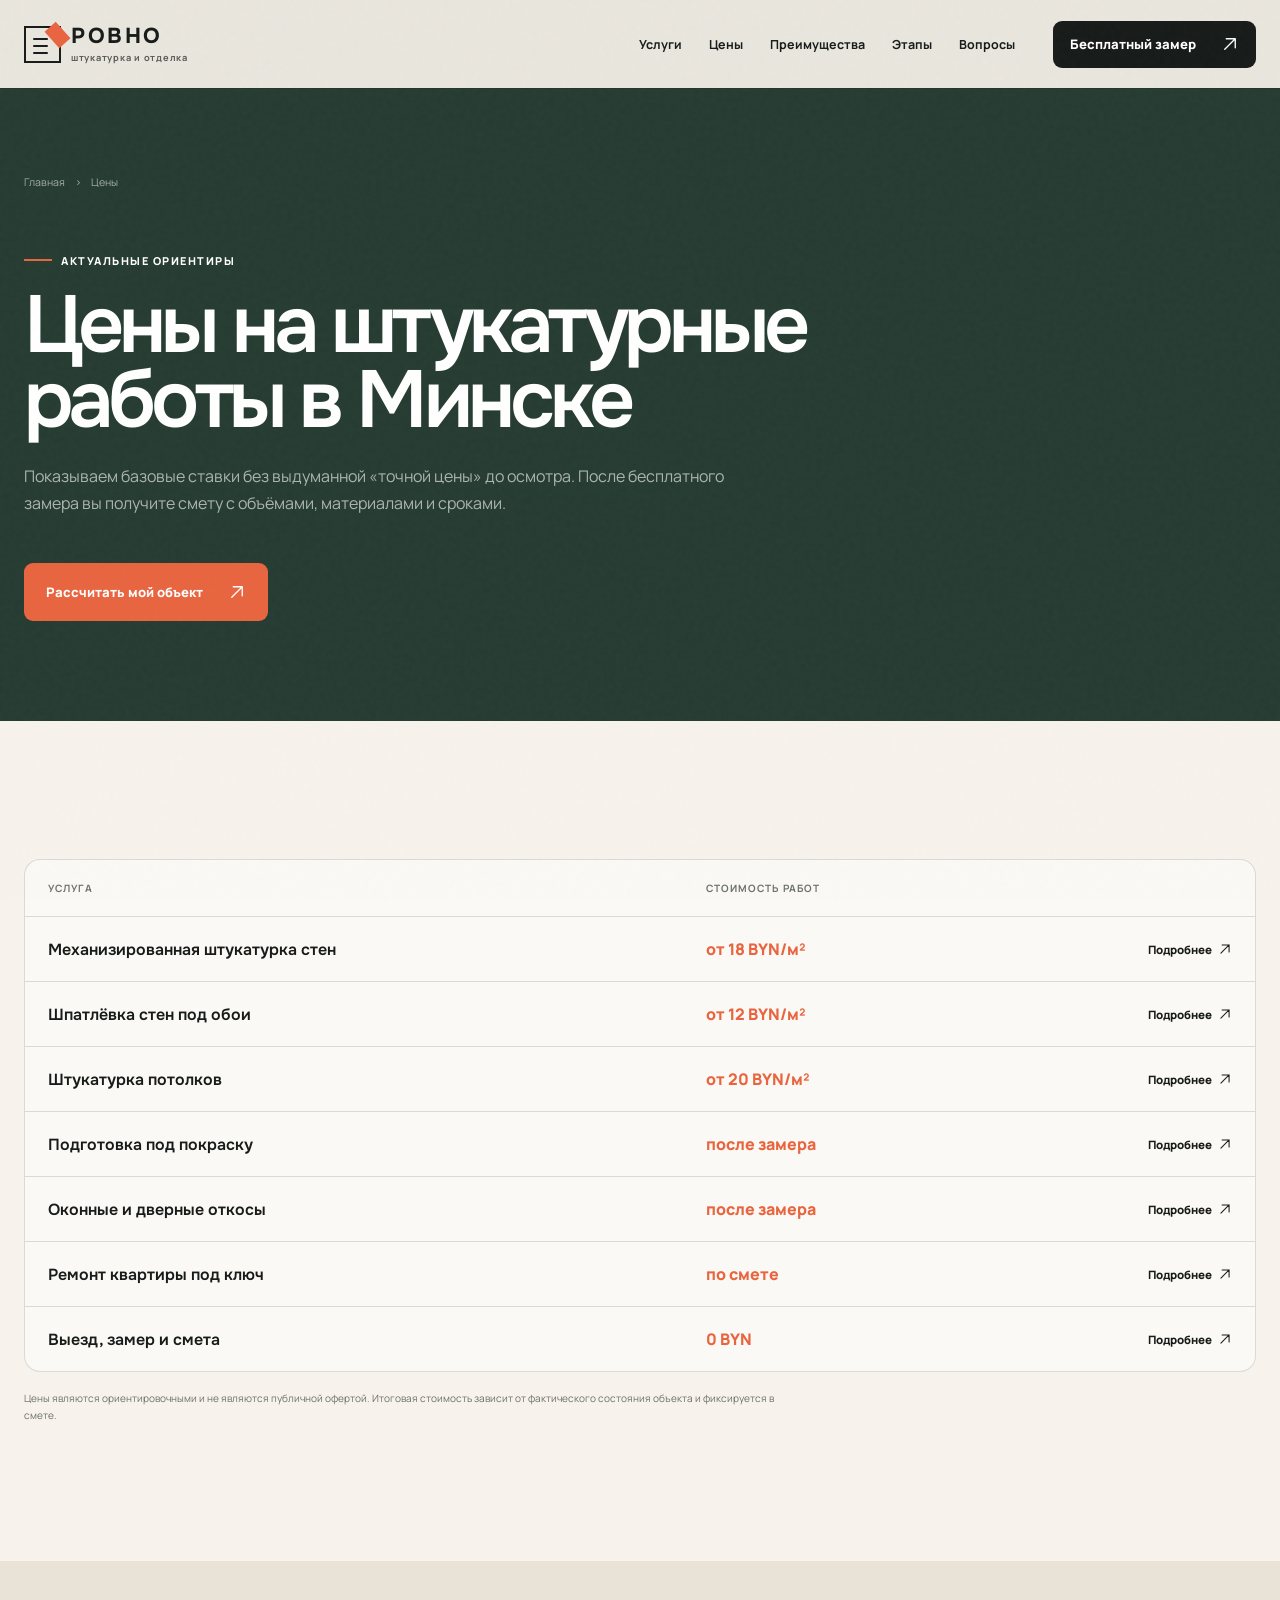
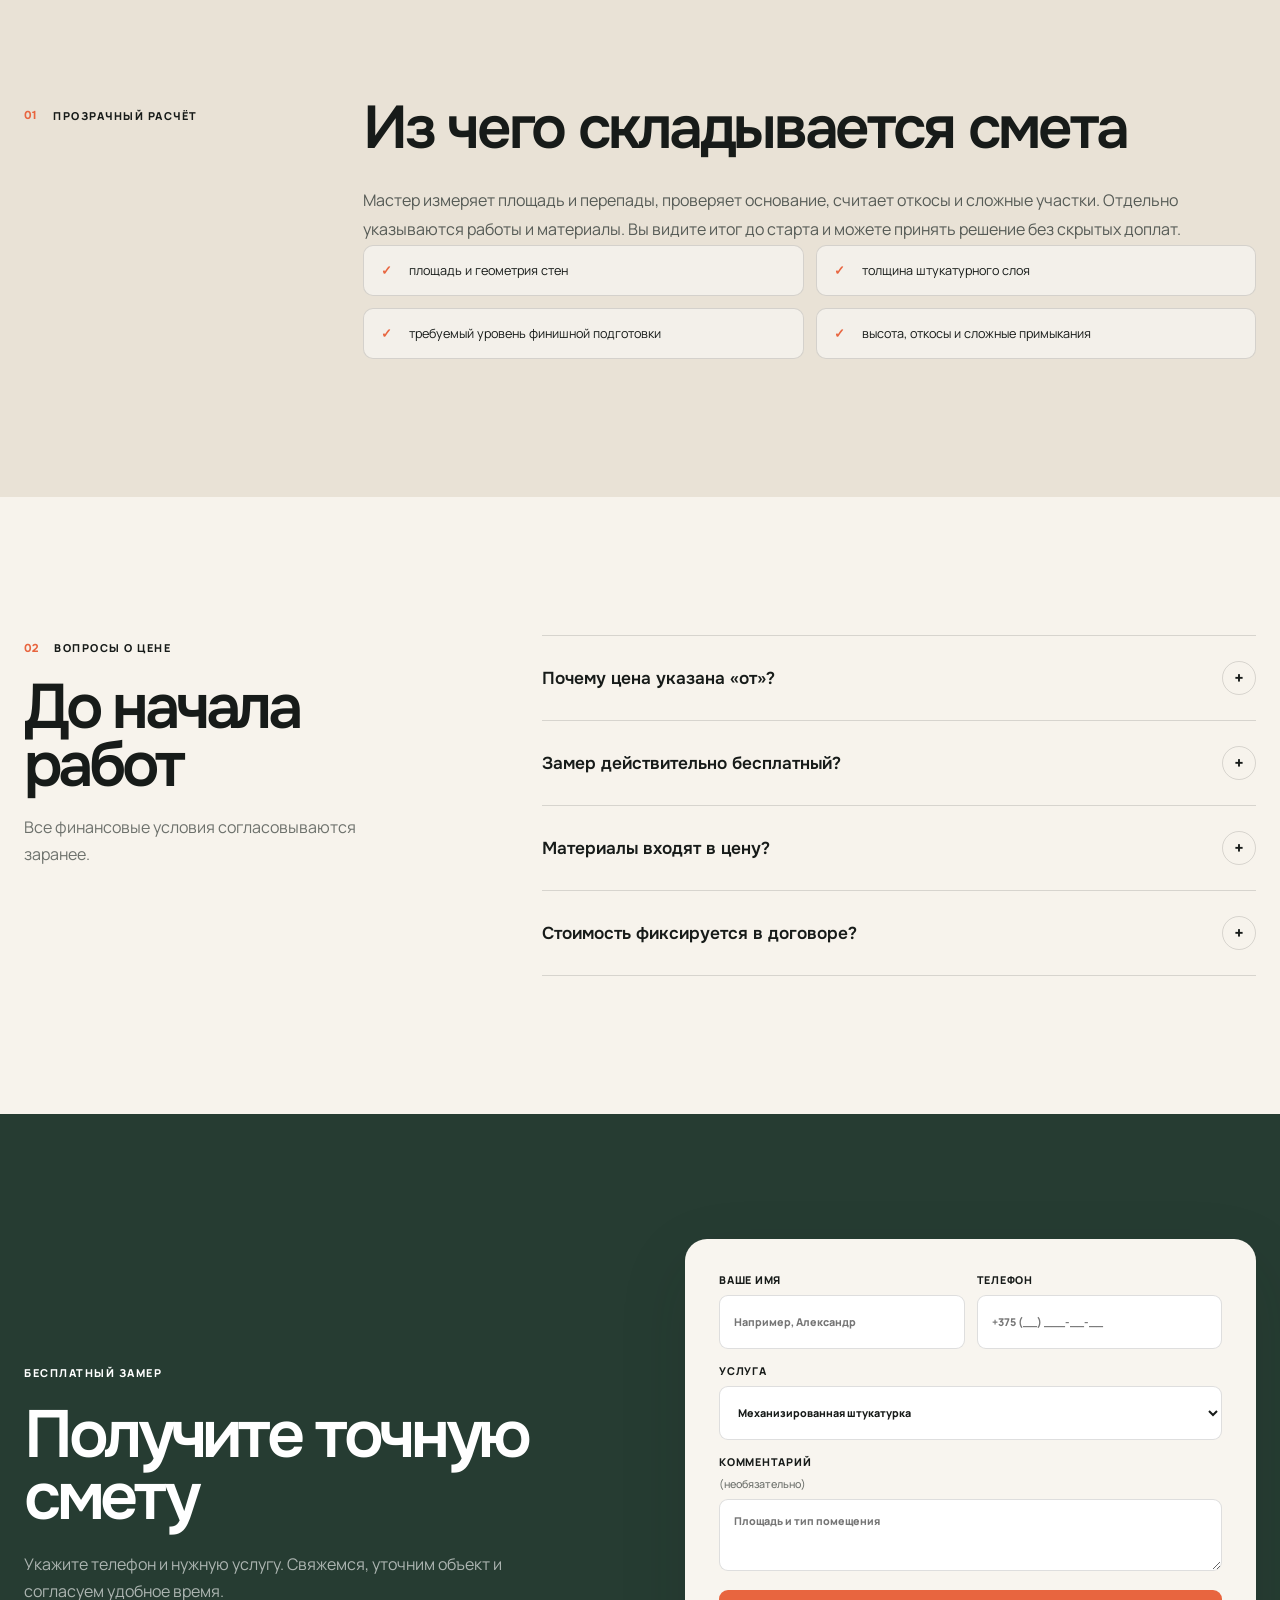
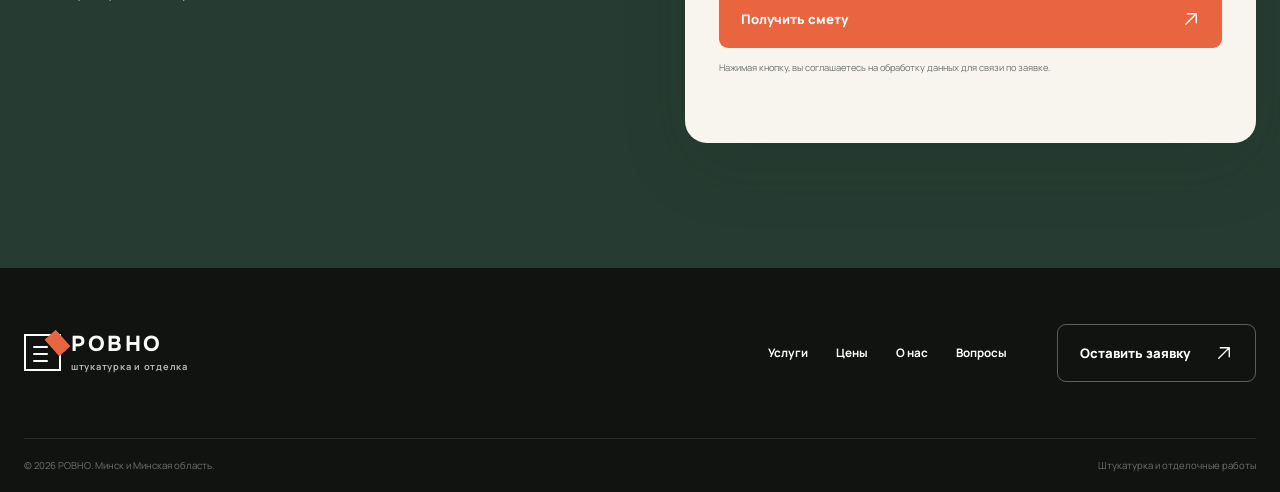
==== ceny/index.html @ 845f8889 "Replace emoji-prone arrows with consistent vector icons" ====
<!doctype html><html lang="ru"><head><meta charset="utf-8"><meta name="viewport" content="width=device-width, initial-scale=1"><title>Цены на штукатурные работы в Минске — прайс 2026 | РОВНО</title><meta name="description" content="Цены на механизированную штукатурку, шпатлёвку стен, потолки и откосы в Минске. Бесплатный замер, прозрачная смета и фиксация стоимости."><meta name="robots" content="index, follow, max-image-preview:large, max-snippet:-1"><link rel="canonical" href="https://yaroslavkiri4ykknifhit-max.github.io/alex/ceny/"><link rel="alternate" hreflang="ru-BY" href="https://yaroslavkiri4ykknifhit-max.github.io/alex/ceny/"><link rel="icon" href="../favicon.svg" type="image/svg+xml"><meta name="theme-color" content="#f4f0e8"><meta property="og:type" content="website"><meta property="og:title" content="Цены на штукатурные работы в Минске | РОВНО"><meta property="og:description" content="Понятные ориентиры по стоимости и бесплатная точная смета после замера."><meta property="og:url" content="https://yaroslavkiri4ykknifhit-max.github.io/alex/ceny/"><link rel="preconnect" href="https://fonts.googleapis.com"><link rel="preconnect" href="https://fonts.gstatic.com" crossorigin><link href="https://fonts.googleapis.com/css2?family=Manrope:wght@400;500;600;700;800&family=Onest:wght@500;600;700&display=swap" rel="stylesheet"><link rel="stylesheet" href="../style.css?v=20261002-1"><script type="application/ld+json">{"@context":"https://schema.org","@graph":[{"@type":"BreadcrumbList","itemListElement":[{"@type":"ListItem","position":1,"name":"Главная","item":"https://yaroslavkiri4ykknifhit-max.github.io/alex/"},{"@type":"ListItem","position":2,"name":"Цены","item":"https://yaroslavkiri4ykknifhit-max.github.io/alex/ceny/"}]},{"@type":"ItemList","name":"Цены на штукатурные работы","itemListElement":[{"@type":"Offer","position":1,"name":"Механизированная штукатурка стен","price":"18","priceCurrency":"BYN","url":"https://yaroslavkiri4ykknifhit-max.github.io/alex/services/mehanizirovannaya-shtukaturka/"},{"@type":"Offer","position":2,"name":"Шпатлёвка стен","price":"12","priceCurrency":"BYN","url":"https://yaroslavkiri4ykknifhit-max.github.io/alex/services/shpaklevka-sten/"},{"@type":"Offer","position":3,"name":"Штукатурка потолков","price":"20","priceCurrency":"BYN","url":"https://yaroslavkiri4ykknifhit-max.github.io/alex/services/shtukaturka-potolkov/"},{"@type":"Offer","position":4,"name":"Ремонт квартиры под ключ","priceCurrency":"BYN","description":"Стоимость рассчитывается после замера и согласования состава работ","url":"https://yaroslavkiri4ykknifhit-max.github.io/alex/services/remont-pod-klyuch/"}]},{"@type":"FAQPage","mainEntity":[{"@type":"Question","name":"Почему цена указана «от»?","acceptedAnswer":{"@type":"Answer","text":"Базовая ставка применяется к подготовленному основанию и стандартному объёму. Перепады, толстый слой, армирование, откосы и высота помещения влияют на итоговую стоимость."}},{"@type":"Question","name":"Замер действительно бесплатный?","acceptedAnswer":{"@type":"Answer","text":"Да, для объектов в зоне работы выезд, замер и составление сметы выполняются бесплатно. Условия дальнего выезда по Минской области уточняются заранее."}},{"@type":"Question","name":"Материалы входят в цену?","acceptedAnswer":{"@type":"Answer","text":"На странице указаны ориентиры по работам. Материалы рассчитываются отдельно по фактической площади и толщине слоя, чтобы смета была прозрачной."}},{"@type":"Question","name":"Стоимость фиксируется в договоре?","acceptedAnswer":{"@type":"Answer","text":"Да. После осмотра согласовываем объём, сроки и цену. Дополнительные работы возможны только с согласия заказчика."}}]}]}</script></head><body class="inner-page"><div class="noise" aria-hidden="true"></div>
    <header class="header header--solid" data-header><div class="container header__inner"><a class="logo" href="../"><span class="logo__mark logo__mark--css" aria-hidden="true"><i></i><b></b></span><span class="logo__text"><strong>РОВНО</strong><small>штукатурка и отделка</small></span></a><nav class="nav"><a href="../#services">Услуги</a><a href="./">Цены</a><a href="../#benefits">Преимущества</a><a href="../#process">Этапы</a><a href="#faq">Вопросы</a></nav><a class="button button--small" href="#contact">Бесплатный замер <span class="icon" aria-hidden="true"></span></a><button class="menu" type="button" aria-label="Открыть меню" aria-expanded="false" data-menu><span></span><span></span></button></div><div class="mobile-nav" data-mobile-nav><a href="../#services">Услуги</a><a href="./">Цены</a><a href="#faq">Вопросы</a><a class="button" href="#contact">Получить расчёт <span class="icon" aria-hidden="true"></span></a></div></header>
    <main><section class="prices-hero"><div class="container"><nav class="breadcrumbs"><a href="../">Главная</a><span>›</span><span>Цены</span></nav><div class="eyebrow"><span></span> Актуальные ориентиры</div><h1>Цены на штукатурные работы в Минске</h1><p>Показываем базовые ставки без выдуманной «точной цены» до осмотра. После бесплатного замера вы получите смету с объёмами, материалами и сроками.</p><a class="button button--accent" href="#contact" data-cta="prices">Рассчитать мой объект <span class="icon" aria-hidden="true"></span></a></div></section>
    <section class="section"><div class="container"><div class="price-table-wrap"><table class="price-table"><thead><tr><th>Услуга</th><th>Стоимость работ</th><th></th></tr></thead><tbody><tr><td><a href='../services/mehanizirovannaya-shtukaturka/'>Механизированная штукатурка стен</a></td><td>от 18 BYN/м²</td><td><a href='../services/mehanizirovannaya-shtukaturka/'>Подробнее <span class='icon' aria-hidden='true'></span></a></td></tr><tr><td><a href='../services/shpaklevka-sten/'>Шпатлёвка стен под обои</a></td><td>от 12 BYN/м²</td><td><a href='../services/shpaklevka-sten/'>Подробнее <span class='icon' aria-hidden='true'></span></a></td></tr><tr><td><a href='../services/shtukaturka-potolkov/'>Штукатурка потолков</a></td><td>от 20 BYN/м²</td><td><a href='../services/shtukaturka-potolkov/'>Подробнее <span class='icon' aria-hidden='true'></span></a></td></tr><tr><td><a href='../services/podgotovka-pod-otdelku/'>Подготовка под покраску</a></td><td>после замера</td><td><a href='../services/podgotovka-pod-otdelku/'>Подробнее <span class='icon' aria-hidden='true'></span></a></td></tr><tr><td><a href='../services/shtukaturka-potolkov/'>Оконные и дверные откосы</a></td><td>после замера</td><td><a href='../services/shtukaturka-potolkov/'>Подробнее <span class='icon' aria-hidden='true'></span></a></td></tr><tr><td><a href='../services/remont-pod-klyuch/'>Ремонт квартиры под ключ</a></td><td>по смете</td><td><a href='../services/remont-pod-klyuch/'>Подробнее <span class='icon' aria-hidden='true'></span></a></td></tr><tr><td><a href='#contact'>Выезд, замер и смета</a></td><td>0 BYN</td><td><a href='#contact'>Подробнее <span class='icon' aria-hidden='true'></span></a></td></tr></tbody></table></div><p class="table-note">Цены являются ориентировочными и не являются публичной офертой. Итоговая стоимость зависит от фактического состояния объекта и фиксируется в смете.</p></div></section>
    <section class="section price-factors"><div class="container content-grid"><div><span class="section-num">01</span><span class="eyebrow">Прозрачный расчёт</span></div><article class="seo-copy"><h2>Из чего складывается смета</h2><p>Мастер измеряет площадь и перепады, проверяет основание, считает откосы и сложные участки. Отдельно указываются работы и материалы. Вы видите итог до старта и можете принять решение без скрытых доплат.</p><ul class="check-list"><li>площадь и геометрия стен</li><li>толщина штукатурного слоя</li><li>требуемый уровень финишной подготовки</li><li>высота, откосы и сложные примыкания</li></ul></article></div></section>
    <section class="section faq" id="faq"><div class="container faq__grid"><div class="faq__title reveal"><span class="section-num">02</span><span class="eyebrow">Вопросы о цене</span><h2>До начала работ</h2><p>Все финансовые условия согласовываются заранее.</p></div><div class="accordion"><details class='reveal'><summary>Почему цена указана «от»?<span>+</span></summary><p>Базовая ставка применяется к подготовленному основанию и стандартному объёму. Перепады, толстый слой, армирование, откосы и высота помещения влияют на итоговую стоимость.</p></details><details class='reveal'><summary>Замер действительно бесплатный?<span>+</span></summary><p>Да, для объектов в зоне работы выезд, замер и составление сметы выполняются бесплатно. Условия дальнего выезда по Минской области уточняются заранее.</p></details><details class='reveal'><summary>Материалы входят в цену?<span>+</span></summary><p>На странице указаны ориентиры по работам. Материалы рассчитываются отдельно по фактической площади и толщине слоя, чтобы смета была прозрачной.</p></details><details class='reveal'><summary>Стоимость фиксируется в договоре?<span>+</span></summary><p>Да. После осмотра согласовываем объём, сроки и цену. Дополнительные работы возможны только с согласия заказчика.</p></details></div></div></section>
    <section class="contact" id="contact"><div class="container contact__grid"><div class="contact__copy reveal"><span class="eyebrow">Бесплатный замер</span><h2>Получите точную смету</h2><p>Укажите телефон и нужную услугу. Свяжемся, уточним объект и согласуем удобное время.</p></div><form class="form reveal" data-lead-form novalidate><div class="form__row"><label>Ваше имя<input name="name" placeholder="Например, Александр" minlength="2" maxlength="60" required></label><label>Телефон<input type="tel" name="phone" placeholder="+375 (__) ___-__-__" maxlength="30" inputmode="tel" required></label></div><label>Услуга<select name="service"><option>Механизированная штукатурка</option><option>Шпатлёвка стен</option><option>Потолки и откосы</option><option>Комплексная подготовка</option><option>Ремонт квартиры под ключ</option></select></label><label>Комментарий <span>(необязательно)</span><textarea name="message" rows="3" maxlength="500" placeholder="Площадь и тип помещения"></textarea></label><input class="form__trap" name="website" tabindex="-1" autocomplete="off"><button class="button button--accent" type="submit">Получить смету <span class="icon" aria-hidden="true"></span></button><p class="form__legal">Нажимая кнопку, вы соглашаетесь на обработку данных для связи по заявке.</p><div class="form__status" data-form-status aria-live="polite"></div></form></div></section></main>
    <footer class="footer"><div class="container footer__top"><a class="logo logo--light" href="../"><span class="logo__mark logo__mark--css" aria-hidden="true"><i></i><b></b></span><span class="logo__text"><strong>РОВНО</strong><small>штукатурка и отделка</small></span></a><div class="footer__links"><a href="../#services">Услуги</a><a href="./">Цены</a><a href="../#benefits">О нас</a><a href="#faq">Вопросы</a></div><a class="button button--outline" href="#contact">Оставить заявку <span class="icon" aria-hidden="true"></span></a></div><div class="container footer__bottom"><span>© 2026 РОВНО. Минск и Минская область.</span><span>Штукатурка и отделочные работы</span></div></footer><a class="mobile-cta" href="#contact" aria-label="Рассчитать стоимость работ">Рассчитать стоимость <span class="icon" aria-hidden="true"></span></a><script src="../analytics.js?v=20261002-1" defer></script><script src="../script.js?v=20261002-1" defer></script></body></html>
---- style.css ----
:root {
  --paper: #f4f0e8;
  --paper-2: #e9e2d6;
  --ink: #171b19;
  --muted: #6d716c;
  --accent: #e8653f;
  --accent-dark: #c84b2a;
  --green: #263c32;
  --line: rgba(23,27,25,.14);
  --container: 1240px;
  --radius: 22px;
  --shadow: 0 24px 70px rgba(26,31,28,.12);
}

* { box-sizing: border-box; }
html { scroll-behavior: smooth; scroll-padding-top: 90px; }
body { margin: 0; color: var(--ink); background: var(--paper); font-family: Manrope, sans-serif; overflow-x: hidden; }
body.menu-open { overflow: hidden; }
a { color: inherit; text-decoration: none; }
button, input, select, textarea { font: inherit; }
button { color: inherit; }
img { display: block; width: 100%; }
.container { width: min(calc(100% - 48px), var(--container)); margin-inline: auto; }
.noise { position: fixed; inset: 0; pointer-events: none; opacity: .05; z-index: 20; background-image: url("data:image/svg+xml,%3Csvg viewBox='0 0 180 180' xmlns='http://www.w3.org/2000/svg'%3E%3Cfilter id='n'%3E%3CfeTurbulence type='fractalNoise' baseFrequency='.9' numOctaves='4' stitchTiles='stitch'/%3E%3C/filter%3E%3Crect width='100%25' height='100%25' filter='url(%23n)' opacity='.5'/%3E%3C/svg%3E"); }

.header { position: fixed; inset: 0 0 auto; z-index: 15; color: #fff; transition: background .3s, color .3s, transform .3s, box-shadow .3s; }
.header.is-scrolled { color: var(--ink); background: rgba(244,240,232,.92); backdrop-filter: blur(16px); box-shadow: 0 1px 0 var(--line); }
.header.is-hidden { transform: translateY(-100%); }
.header__inner { height: 88px; display: flex; align-items: center; gap: 38px; }
.logo { display: inline-flex; align-items: center; gap: 10px; flex: 0 0 auto; }
.logo__mark { width: 42px; height: 42px; }
.logo__mark--css { position: relative; display: block; flex: 0 0 auto; width: 37px; height: 37px; border: 2px solid currentColor; }
.logo__mark--css i, .logo__mark--css i::before, .logo__mark--css i::after { position: absolute; left: 7px; width: 15px; height: 2px; border-radius: 2px; background: currentColor; content: ""; }
.logo__mark--css i { top: 10px; }
.logo__mark--css i::before { left: 0; top: 7px; }
.logo__mark--css i::after { left: 0; top: 14px; }
.logo__mark--css b { position: absolute; top: -4px; right: -6px; width: 15px; height: 22px; background: var(--accent); transform: rotate(-42deg); }
.logo__text { display: grid; line-height: 1; }
.logo__text strong { font: 700 1.35rem/1 Onest, sans-serif; letter-spacing: .12em; }
.logo__text small { margin-top: 6px; font-size: .58rem; font-weight: 700; letter-spacing: .08em; opacity: .68; }
.nav { display: flex; align-items: center; gap: 27px; margin-left: auto; }
.nav a { position: relative; font-size: .78rem; font-weight: 700; }
.nav a::after { content: ""; position: absolute; left: 0; right: 100%; bottom: -7px; height: 1px; background: currentColor; transition: right .25s; }
.nav a:hover::after { right: 0; }
.button { display: inline-flex; min-height: 58px; align-items: center; justify-content: space-between; gap: 25px; padding: 0 22px; border: 0; border-radius: 9px; color: #fff; background: var(--ink); font-weight: 800; font-size: .82rem; cursor: pointer; transition: transform .25s, background .25s, box-shadow .25s; }
.button:hover { transform: translateY(-2px); box-shadow: 0 12px 30px rgba(20,24,22,.17); }
.button span { font-size: 1.1rem; }
.icon { display: inline-block; width: 18px; height: 18px; flex: 0 0 18px; background: currentColor; vertical-align: middle; -webkit-mask: url("data:image/svg+xml,%3Csvg xmlns='http://www.w3.org/2000/svg' viewBox='0 0 24 24'%3E%3Cpath d='M5 19 19 5M7 5h12v12' fill='none' stroke='black' stroke-width='1.8' stroke-linecap='round' stroke-linejoin='round'/%3E%3C/svg%3E") center / contain no-repeat; mask: url("data:image/svg+xml,%3Csvg xmlns='http://www.w3.org/2000/svg' viewBox='0 0 24 24'%3E%3Cpath d='M5 19 19 5M7 5h12v12' fill='none' stroke='black' stroke-width='1.8' stroke-linecap='round' stroke-linejoin='round'/%3E%3C/svg%3E") center / contain no-repeat; }
.icon--down { transform: rotate(135deg); }
.icon--right { transform: rotate(45deg); }
.button--small { min-height: 47px; padding-inline: 17px; color: var(--ink); background: #fff; }
.header.is-scrolled .button--small { color: #fff; background: var(--ink); }
.button--accent { background: var(--accent); }
.button--accent:hover { background: var(--accent-dark); }
.button--outline { border: 1px solid rgba(255,255,255,.32); background: transparent; }
.menu { display: none; width: 46px; height: 46px; padding: 0; margin-left: auto; border: 1px solid currentColor; border-radius: 50%; background: transparent; place-content: center; gap: 6px; }
.menu span { display: block; width: 17px; height: 1px; background: currentColor; transition: transform .25s; }
.menu[aria-expanded="true"] span:first-child { transform: translateY(3.5px) rotate(45deg); }
.menu[aria-expanded="true"] span:last-child { transform: translateY(-3.5px) rotate(-45deg); }
.mobile-nav { display: none; }

.hero { position: relative; min-height: 820px; height: 100svh; max-height: 1040px; color: #fff; isolation: isolate; }
.hero__media, .hero__shade { position: absolute; inset: 0; }
.hero__media { z-index: -2; overflow: hidden; background: #333; }
.hero__media img { width: 100%; height: 112%; object-fit: cover; object-position: center; filter: saturate(.66) contrast(1.04); transform: scale(1.02); }
.hero__shade { z-index: -1; background: linear-gradient(90deg, rgba(15,20,17,.92) 0%, rgba(15,20,17,.7) 45%, rgba(15,20,17,.15) 78%), linear-gradient(180deg, rgba(15,20,17,.34), transparent 35%, rgba(15,20,17,.72)); }
.hero__content { position: relative; height: 100%; display: flex; align-items: center; padding-top: 88px; }
.hero__copy { width: 780px; max-width: 70%; }
.eyebrow { display: inline-flex; align-items: center; gap: 9px; font-size: .68rem; font-weight: 800; letter-spacing: .14em; text-transform: uppercase; }
.eyebrow > span { width: 28px; height: 2px; background: var(--accent); }
.hero h1, .section-head h2, .estimate h2, .faq h2, .contact h2 { margin: 22px 0 26px; font: 600 clamp(3.75rem, 6.5vw, 7rem)/.92 Onest, sans-serif; letter-spacing: -.065em; }
.hero h1 em { color: #f0b79f; font-style: normal; }
.hero__copy > p { max-width: 640px; margin: 0; color: rgba(255,255,255,.73); font-size: 1.04rem; line-height: 1.7; }
.hero__actions { display: flex; align-items: center; gap: 32px; margin-top: 38px; }
.link { display: inline-flex; gap: 12px; align-items: center; padding-block: 10px; border-bottom: 1px solid rgba(255,255,255,.45); font-size: .8rem; font-weight: 800; }
.hero__stats { position: absolute; left: 0; right: 0; bottom: 34px; display: grid; grid-template-columns: repeat(3, 1fr); width: 640px; max-width: 65%; border-top: 1px solid rgba(255,255,255,.28); }
.hero__stats > div { display: flex; gap: 14px; padding: 20px 23px 0 0; align-items: flex-start; }
.hero__stats strong { font: 600 1.75rem/1 Onest, sans-serif; white-space: nowrap; }
.hero__stats span { color: rgba(255,255,255,.59); font-size: .67rem; line-height: 1.45; }
.hero__badge { position: absolute; right: 2%; bottom: 70px; width: 138px; aspect-ratio: 1; color: #fff; }
.hero__badge svg { width: 100%; animation: spin 18s linear infinite; }
.hero__badge text { fill: currentColor; font: 700 10px Manrope, sans-serif; letter-spacing: 2.2px; }
.hero__badge path:last-child { transform-origin: center; animation: spinReverse 18s linear infinite; }
@keyframes spin { to { transform: rotate(360deg); } }
@keyframes spinReverse { to { transform: rotate(-360deg); } }

.trustbar { background: var(--accent); color: #fff; }
.trustbar__inner { min-height: 74px; display: flex; justify-content: space-between; align-items: center; gap: 20px; }
.trustbar span { font-size: .7rem; font-weight: 800; letter-spacing: .07em; text-transform: uppercase; }
.trustbar i { width: 5px; height: 5px; border-radius: 50%; background: rgba(255,255,255,.55); }

.section { padding: 138px 0; }
.section-head { display: grid; grid-template-columns: .7fr 1.45fr .75fr; gap: 45px; align-items: start; margin-bottom: 72px; }
.section-head > div:first-child { display: flex; align-items: center; gap: 17px; padding-top: 7px; }
.section-num { color: var(--accent); font: 700 .72rem Onest, sans-serif; }
.section-head h2 { margin: 0; font-size: clamp(2.9rem, 5.2vw, 5.2rem); }
.section-head > p { margin: 5px 0 0; color: var(--muted); font-size: .9rem; line-height: 1.7; }
.benefits-grid { display: grid; grid-template-columns: repeat(4, 1fr); border-top: 1px solid var(--line); border-left: 1px solid var(--line); }
.benefit { min-height: 315px; display: flex; flex-direction: column; padding: 24px; border-right: 1px solid var(--line); border-bottom: 1px solid var(--line); }
.benefit > span { color: var(--muted); font-size: .62rem; }
.benefit__icon { display: grid; width: 54px; height: 54px; margin: 36px 0 42px; place-items: center; border-radius: 50%; color: var(--accent); background: rgba(232,101,63,.1); font-size: 1.5rem; }
.benefit h3 { margin: auto 0 12px; font: 600 1.27rem Onest, sans-serif; }
.benefit p { margin: 0; color: var(--muted); font-size: .76rem; line-height: 1.65; }

.services { color: #fff; background: var(--green); }
.section-head--light .section-num { color: #f2a88f; }
.section-head--light p { color: rgba(255,255,255,.62); }
.service { display: grid; grid-template-columns: 50px 1fr 180px 58px; gap: 25px; align-items: center; min-height: 145px; border-top: 1px solid rgba(255,255,255,.17); transition: padding .25s, background .25s; }
.service:last-child { border-bottom: 1px solid rgba(255,255,255,.17); }
.service:hover { padding-inline: 18px; background: rgba(255,255,255,.055); }
.service__num { color: rgba(255,255,255,.45); font-size: .65rem; }
.service h3 { margin: 0 0 8px; font: 600 clamp(1.4rem, 2.3vw, 2rem) Onest, sans-serif; letter-spacing: -.035em; }
.service p { max-width: 680px; margin: 0; color: rgba(255,255,255,.55); font-size: .76rem; line-height: 1.55; }
.service strong { color: #f1b09a; font-size: .74rem; text-transform: uppercase; }
.service > a { display: grid; width: 48px; height: 48px; place-items: center; justify-self: end; border: 1px solid rgba(255,255,255,.3); border-radius: 50%; transition: color .25s, background .25s, transform .25s; }
.service > a::before { content: ""; width: 19px; height: 19px; background: currentColor; -webkit-mask: url("data:image/svg+xml,%3Csvg xmlns='http://www.w3.org/2000/svg' viewBox='0 0 24 24'%3E%3Cpath d='M5 19 19 5M7 5h12v12' fill='none' stroke='black' stroke-width='1.8' stroke-linecap='round' stroke-linejoin='round'/%3E%3C/svg%3E") center / contain no-repeat; mask: url("data:image/svg+xml,%3Csvg xmlns='http://www.w3.org/2000/svg' viewBox='0 0 24 24'%3E%3Cpath d='M5 19 19 5M7 5h12v12' fill='none' stroke='black' stroke-width='1.8' stroke-linecap='round' stroke-linejoin='round'/%3E%3C/svg%3E") center / contain no-repeat; }
.service > a:hover { color: var(--ink); background: #fff; transform: rotate(45deg); }

.gallery { display: grid; grid-template-columns: 1.55fr 1fr; grid-template-rows: repeat(2, 330px); gap: 14px; }
.gallery figure { position: relative; margin: 0; overflow: hidden; border-radius: var(--radius); background: #ccc; }
.gallery__large { grid-row: span 2; }
.gallery img { width: 100%; height: 100%; object-fit: cover; transition: transform .7s cubic-bezier(.2,.7,.2,1); }
.gallery figure:hover img { transform: scale(1.035); }
.gallery figcaption { position: absolute; inset: auto 16px 16px; display: grid; gap: 4px; padding: 13px 16px; border: 1px solid rgba(255,255,255,.22); border-radius: 11px; color: #fff; background: rgba(15,20,17,.6); backdrop-filter: blur(12px); }
.gallery figcaption span { font-size: .58rem; letter-spacing: .1em; text-transform: uppercase; opacity: .7; }
.gallery figcaption strong { font-size: .83rem; }
.gallery-note { max-width: 760px; margin: 18px 0 0; color: var(--muted); font-size: .65rem; line-height: 1.55; }

.process { background: var(--paper-2); }
.steps { display: grid; grid-template-columns: repeat(5, 1fr); counter-reset: step; }
.step { position: relative; min-height: 280px; padding: 32px 25px; border-top: 1px solid rgba(23,27,25,.2); border-right: 1px solid rgba(23,27,25,.15); }
.step:first-child { border-left: 1px solid rgba(23,27,25,.15); }
.step > span { display: grid; width: 45px; height: 45px; place-items: center; border-radius: 50%; color: #fff; background: var(--green); font-size: .66rem; }
.step::before { content: ""; position: absolute; top: 54px; left: 70px; right: 0; height: 1px; background: rgba(23,27,25,.22); }
.step:last-child::before { display: none; }
.step h3 { margin: 76px 0 12px; font: 600 1.2rem Onest, sans-serif; }
.step p { margin: 0; color: var(--muted); font-size: .74rem; line-height: 1.65; }

.estimate { padding: 0; color: #fff; background: var(--ink); }
.estimate__grid { display: grid; grid-template-columns: 1.35fr .85fr; min-height: 560px; }
.estimate__copy { padding: 90px 80px 80px 0; border-right: 1px solid rgba(255,255,255,.14); }
.estimate h2 { margin: 19px 0 20px; font-size: clamp(2.8rem, 4.9vw, 5rem); }
.estimate__copy > p { max-width: 650px; color: rgba(255,255,255,.58); line-height: 1.65; }
.estimate__field { margin-top: 54px; }
.estimate__field label { display: block; margin-bottom: 17px; font-size: .68rem; font-weight: 800; text-transform: uppercase; letter-spacing: .1em; }
.estimate__field > div { display: flex; align-items: center; gap: 25px; }
.estimate input[type="range"] { width: 100%; accent-color: var(--accent); }
.estimate output { min-width: 86px; font-weight: 800; }
.estimate__result { display: flex; flex-direction: column; justify-content: center; padding: 80px 0 80px 70px; }
.estimate__result > span { color: rgba(255,255,255,.58); font-size: .71rem; text-transform: uppercase; letter-spacing: .08em; }
.estimate__result strong { margin: 15px 0 10px; color: #f1b09a; font: 600 clamp(2.5rem, 4.5vw, 4.5rem)/1 Onest, sans-serif; letter-spacing: -.055em; }
.estimate__result small { margin-bottom: 35px; color: rgba(255,255,255,.47); line-height: 1.5; }
.estimate__result .button { width: fit-content; }

.faq__grid { display: grid; grid-template-columns: .75fr 1.25fr; gap: 90px; }
.faq__title h2 { margin: 22px 0 20px; font-size: clamp(3rem, 4.9vw, 5.3rem); }
.faq__title > p { max-width: 390px; color: var(--muted); line-height: 1.7; }
.faq__title .section-num { margin-right: 16px; }
.accordion details { border-top: 1px solid var(--line); }
.accordion details:last-child { border-bottom: 1px solid var(--line); }
.accordion summary { display: flex; align-items: center; justify-content: space-between; gap: 20px; padding: 25px 0; font: 600 1.08rem Onest, sans-serif; cursor: pointer; list-style: none; }
.accordion summary::-webkit-details-marker { display: none; }
.accordion summary span { display: grid; width: 34px; height: 34px; flex: 0 0 auto; place-items: center; border: 1px solid var(--line); border-radius: 50%; transition: transform .25s, background .25s; }
.accordion details[open] summary span { color: #fff; background: var(--accent); transform: rotate(45deg); }
.accordion details p { margin: -4px 50px 26px 0; color: var(--muted); font-size: .82rem; line-height: 1.7; }

.contact { padding: 125px 0; color: #fff; background: var(--green); }
.contact__grid { display: grid; grid-template-columns: 1fr 1fr; gap: 90px; align-items: center; }
.contact h2 { margin: 22px 0 24px; font-size: clamp(3rem, 5.2vw, 5.6rem); }
.contact__copy > p { max-width: 560px; color: rgba(255,255,255,.62); line-height: 1.7; }
.contact ul { display: flex; flex-wrap: wrap; gap: 15px 28px; margin: 35px 0 0; padding: 0; list-style: none; }
.contact li { font-size: .69rem; font-weight: 700; }
.contact li::before { content: "✓"; margin-right: 7px; color: #f1b09a; }
.form { padding: 34px; border-radius: var(--radius); color: var(--ink); background: #f8f5ef; box-shadow: var(--shadow); }
.form__row { display: grid; grid-template-columns: 1fr 1fr; gap: 12px; }
.form label { display: grid; gap: 8px; margin-bottom: 15px; font-size: .67rem; font-weight: 800; text-transform: uppercase; letter-spacing: .07em; }
.form label > span { color: var(--muted); font-weight: 500; text-transform: none; letter-spacing: 0; }
.form input, .form select, .form textarea { width: 100%; border: 1px solid rgba(23,27,25,.14); border-radius: 9px; outline: none; color: var(--ink); background: #fff; transition: border .2s, box-shadow .2s; }
.form input, .form select { height: 54px; padding: 0 14px; }
.form textarea { padding: 14px; resize: vertical; }
.form input:focus, .form select:focus, .form textarea:focus { border-color: var(--accent); box-shadow: 0 0 0 3px rgba(232,101,63,.12); }
.form .button { width: 100%; margin-top: 4px; }
.form__legal { margin: 13px 0 0; color: var(--muted); font-size: .58rem; line-height: 1.5; }
.form__status { min-height: 22px; margin-top: 12px; font-size: .72rem; font-weight: 700; }
.form__status.is-success { color: #327352; }
.form__status.is-error { color: #b4432e; }
.form__trap { position: absolute !important; left: -9999px !important; opacity: 0 !important; }

.footer { color: #fff; background: #101310; }
.footer__top { min-height: 170px; display: flex; align-items: center; gap: 50px; }
.logo--light { color: #fff; }
.footer__links { display: flex; gap: 28px; margin-left: auto; font-size: .73rem; font-weight: 700; }
.footer__bottom { display: flex; justify-content: space-between; gap: 25px; padding: 20px 0; border-top: 1px solid rgba(255,255,255,.11); color: rgba(255,255,255,.4); font-size: .6rem; }
.mobile-cta { display: none; transition: opacity .25s, transform .25s; }

/* Service and price landing pages */
.inner-page { background: #f7f3ec; }
.header--solid { color: var(--ink); background: rgba(244,240,232,.95); backdrop-filter: blur(16px); box-shadow: 0 1px 0 var(--line); }
.header--solid .button--small { color: #fff; background: var(--ink); }
.service-hero { position: relative; min-height: 760px; padding-top: 88px; display: grid; align-items: stretch; color: #fff; isolation: isolate; }
.service-hero__media, .service-hero__shade { position: absolute; inset: 88px 0 0; }
.service-hero__media { z-index: -2; overflow: hidden; background: #252a27; }
.service-hero__media img { width: 100%; height: 100%; object-fit: cover; filter: saturate(.65) contrast(1.03); }
.service-hero__shade { z-index: -1; background: linear-gradient(90deg, rgba(13,18,15,.94) 0%, rgba(13,18,15,.73) 52%, rgba(13,18,15,.25) 100%), linear-gradient(180deg, transparent 55%, rgba(13,18,15,.55)); }
.service-hero__content { padding-top: 38px; padding-bottom: 68px; display: flex; flex-direction: column; justify-content: space-between; }
.breadcrumbs { display: flex; align-items: center; flex-wrap: wrap; gap: 10px; color: rgba(255,255,255,.58); font-size: .66rem; }
.breadcrumbs a:hover { color: #fff; }
.service-hero__grid { display: grid; grid-template-columns: 1.4fr .6fr; gap: 80px; align-items: end; }
.service-hero h1, .prices-hero h1 { max-width: 930px; margin: 20px 0 24px; font: 600 clamp(3.5rem, 6.3vw, 6.7rem)/.94 Onest, sans-serif; letter-spacing: -.06em; }
.service-hero__grid > div > p { max-width: 720px; margin: 0; color: rgba(255,255,255,.7); font-size: 1rem; line-height: 1.7; }
.service-price { padding: 28px; border: 1px solid rgba(255,255,255,.22); border-radius: 17px; background: rgba(19,24,21,.56); backdrop-filter: blur(15px); }
.service-price small { display: block; color: rgba(255,255,255,.55); font-size: .61rem; letter-spacing: .12em; }
.service-price strong { display: block; margin: 12px 0 9px; color: #f0ad96; font: 600 clamp(2.1rem, 3vw, 3.2rem)/1 Onest, sans-serif; letter-spacing: -.05em; }
.service-price span { color: rgba(255,255,255,.57); font-size: .7rem; line-height: 1.5; }
.content-section { background: #f7f3ec; }
.content-grid { display: grid; grid-template-columns: .47fr 1.53fr; gap: 65px; }
.content-grid > div:first-child { display: flex; align-items: flex-start; gap: 17px; padding-top: 9px; }
.seo-copy { max-width: 900px; }
.seo-copy h2 { margin: 0 0 28px; font: 600 clamp(2.6rem, 4.7vw, 4.9rem)/.98 Onest, sans-serif; letter-spacing: -.055em; }
.seo-copy h3 { margin: 45px 0 18px; font: 600 1.2rem Onest, sans-serif; }
.seo-copy > p { margin: 0; color: #565b56; font-size: 1rem; line-height: 1.85; }
.check-list { display: grid; grid-template-columns: 1fr 1fr; gap: 12px; margin: 0; padding: 0; list-style: none; }
.check-list li { position: relative; padding: 16px 18px 16px 45px; border: 1px solid var(--line); border-radius: 10px; background: rgba(255,255,255,.48); font-size: .79rem; }
.check-list li::before { content: "✓"; position: absolute; left: 17px; color: var(--accent); font-weight: 800; }
.included { color: #fff; background: var(--green); }
.included .section-num { color: #f1b09a; }
.included .section-head > p { color: rgba(255,255,255,.56); }
.included-list { display: grid; grid-template-columns: 1fr 1fr; margin: 0; padding: 0; list-style: none; border-top: 1px solid rgba(255,255,255,.16); }
.included-list li { display: flex; gap: 25px; align-items: center; min-height: 92px; padding: 19px 25px; border-right: 1px solid rgba(255,255,255,.16); border-bottom: 1px solid rgba(255,255,255,.16); font: 600 .95rem Onest, sans-serif; }
.included-list li:nth-child(even) { border-right: 0; }
.included-list span { color: #f1b09a; font-size: .64rem; }
.price-factors { background: var(--paper-2); }
.price-callout { display: grid; grid-template-columns: auto 1fr auto; gap: 20px; align-items: center; margin-top: 45px; padding: 25px 0; border-top: 1px solid var(--line); border-bottom: 1px solid var(--line); }
.price-callout strong { color: var(--accent); font: 600 2.4rem Onest, sans-serif; letter-spacing: -.05em; }
.price-callout span, .price-callout a { font-size: .7rem; }
.price-callout span { color: var(--muted); }
.price-callout a { font-weight: 800; }
.price-callout a .icon, .price-table a .icon { width: 14px; height: 14px; margin-left: 4px; vertical-align: -.15em; }
.prices-hero { padding: 175px 0 100px; color: #fff; background: var(--green); }
.prices-hero .breadcrumbs { margin-bottom: 55px; }
.prices-hero h1 { max-width: 970px; }
.prices-hero > .container > p { max-width: 700px; color: rgba(255,255,255,.62); font-size: 1rem; line-height: 1.7; }
.prices-hero .button { margin-top: 30px; }
.price-table-wrap { overflow-x: auto; border: 1px solid var(--line); border-radius: 16px; background: rgba(255,255,255,.48); }
.price-table { width: 100%; min-width: 700px; border-collapse: collapse; }
.price-table th, .price-table td { padding: 21px 23px; text-align: left; border-bottom: 1px solid var(--line); }
.price-table tr:last-child td { border-bottom: 0; }
.price-table th { color: var(--muted); font-size: .63rem; letter-spacing: .1em; text-transform: uppercase; }
.price-table td:first-child { font: 600 1rem Onest, sans-serif; }
.price-table td:nth-child(2) { color: var(--accent); font-weight: 800; }
.price-table td:last-child { text-align: right; font-size: .72rem; font-weight: 800; }
.table-note { max-width: 760px; margin: 18px 0 0; color: var(--muted); font-size: .63rem; line-height: 1.6; }
.error-page { min-height: 100svh; display: grid; place-items: center; padding: 40px 24px; text-align: center; }
.error-page > div { display: grid; justify-items: center; max-width: 700px; }
.error-page .logo { margin-bottom: 45px; }
.error-code { color: var(--accent); font: 700 clamp(5rem, 15vw, 10rem)/.8 Onest, sans-serif; letter-spacing: -.08em; }
.error-page h1 { margin: 28px 0 15px; font: 600 clamp(2.3rem, 6vw, 4rem) Onest, sans-serif; letter-spacing: -.05em; }
.error-page p { color: var(--muted); }

.reveal { opacity: 0; transform: translateY(26px); transition: opacity .7s ease, transform .7s cubic-bezier(.2,.7,.2,1); }
.reveal.is-visible { opacity: 1; transform: none; }

@media (max-width: 1100px) {
  .nav { display: none; }
  .header__inner > .button { display: none; }
  .menu { display: grid; }
  .mobile-nav { position: fixed; inset: 88px 0 auto; display: grid; padding: 22px 24px 28px; color: var(--ink); background: rgba(244,240,232,.98); box-shadow: 0 20px 35px rgba(22,27,24,.12); transform: translateY(-130%); transition: transform .35s; }
  .mobile-nav.is-open { transform: none; }
  .mobile-nav > a:not(.button) { padding: 14px 0; border-bottom: 1px solid var(--line); font: 600 1.15rem Onest, sans-serif; }
  .mobile-nav .button { margin-top: 18px; }
  .hero__copy { max-width: 82%; }
  .section-head { grid-template-columns: .58fr 1.42fr; }
  .section-head > p { grid-column: 2; max-width: 650px; }
  .benefits-grid { grid-template-columns: repeat(2, 1fr); }
  .service { grid-template-columns: 42px 1fr 140px 50px; }
  .steps { grid-template-columns: repeat(3, 1fr); }
  .step:nth-child(3)::before { display: none; }
  .step:nth-child(n+4) { border-top: 0; }
  .estimate__copy { padding-right: 50px; }
  .estimate__result { padding-left: 50px; }
  .service-hero__grid { grid-template-columns: 1fr .48fr; gap: 45px; }
  .content-grid { grid-template-columns: .35fr 1.65fr; }
}

@media (max-width: 760px) {
  html { scroll-padding-top: 82px; }
  body { padding-bottom: 76px; }
  body.menu-open { overflow: hidden; }
  .container { width: min(calc(100% - 28px), var(--container)); }
  .header.is-hidden { transform: none; }
  .header__inner { height: 74px; }
  .mobile-nav { inset: 74px 0 auto; max-height: calc(100svh - 74px); overflow-y: auto; padding: 13px 20px 24px; box-shadow: 0 24px 45px rgba(22,27,24,.2); }
  .mobile-nav > a:not(.button) { padding: 17px 0; font-size: 1.05rem; }
  .mobile-nav .button { min-height: 56px; }
  .logo { gap: 8px; }
  .logo__mark, .logo__mark--css { width: 34px; height: 34px; }
  .logo__text strong { font-size: 1.1rem; }
  .logo__text small { margin-top: 4px; font-size: .52rem; }
  .menu { width: 42px; height: 42px; }
  .hero { height: auto; min-height: 0; }
  .hero__content { min-height: 0; display: block; padding-top: 122px; padding-bottom: 34px; }
  .hero__shade { background: linear-gradient(90deg, rgba(15,20,17,.93), rgba(15,20,17,.48)), linear-gradient(180deg, transparent 30%, rgba(15,20,17,.9)); }
  .hero__media img { height: 100%; object-position: 61% center; }
  .hero__copy { max-width: 100%; }
  .eyebrow { font-size: .63rem; letter-spacing: .11em; }
  .hero h1 { margin: 17px 0 19px; font-size: clamp(2.55rem, 11.8vw, 3.65rem); line-height: .96; letter-spacing: -.055em; }
  .hero__copy > p { max-width: 34rem; font-size: .94rem; line-height: 1.6; }
  .hero__actions { align-items: stretch; flex-direction: column; gap: 14px; margin-top: 28px; }
  .hero__actions .button { width: 100%; min-height: 56px; }
  .hero__actions .link { width: 100%; justify-content: center; padding: 10px 0; border: 0; }
  .hero__stats { position: static; width: 100%; max-width: none; margin-top: 31px; grid-template-columns: 1fr 1fr; border: 1px solid rgba(255,255,255,.25); border-radius: 14px; background: rgba(15,20,17,.38); backdrop-filter: blur(10px); }
  .hero__stats > div { min-width: 0; display: grid; gap: 7px; padding: 16px; }
  .hero__stats > div + div { border-left: 1px solid rgba(255,255,255,.18); }
  .hero__stats > div:last-child { display: none; }
  .hero__stats strong { font-size: 1.42rem; }
  .hero__stats span { font-size: .68rem; line-height: 1.4; }
  .hero__badge { display: none; }
  .trustbar { overflow: visible; }
  .trustbar__inner { width: auto; min-height: 0; display: grid; grid-template-columns: 1fr 1fr; gap: 0; padding: 9px 14px; animation: none; }
  .trustbar span { min-height: 48px; display: flex; align-items: center; padding: 9px 10px; font-size: .64rem; line-height: 1.35; letter-spacing: .04em; }
  .trustbar i { display: none; }
  .section { padding: 72px 0; }
  .section-head { grid-template-columns: 1fr; gap: 18px; margin-bottom: 34px; }
  .section-head > div:first-child { padding-top: 0; }
  .section-head > p { grid-column: auto; }
  .section-head h2 { font-size: clamp(2.35rem, 10.4vw, 3.15rem); line-height: .98; }
  .section-head > p { margin-top: 0; font-size: .92rem; line-height: 1.65; }
  .benefits-grid { grid-template-columns: 1fr; }
  .benefit { min-height: 0; padding: 21px; }
  .benefit__icon { width: 48px; height: 48px; margin: 19px 0; }
  .benefit h3 { margin-top: 0; font-size: 1.2rem; }
  .benefit p { font-size: .87rem; line-height: 1.6; }
  .service { grid-template-columns: 28px 1fr 42px; gap: 11px; min-height: 0; padding: 22px 0; }
  .service h3 { margin-bottom: 7px; font-size: 1.32rem; line-height: 1.15; }
  .service p { font-size: .82rem; line-height: 1.55; }
  .service strong { grid-column: 2; font-size: .69rem; }
  .service > a { width: 42px; height: 42px; }
  .service > a { grid-column: 3; grid-row: 1 / span 2; }
  .gallery { grid-template-columns: 1fr; grid-template-rows: 370px 245px 245px; }
  .gallery__large { grid-row: auto; }
  .steps { grid-template-columns: 1fr; }
  .step { min-height: 0; padding: 24px 22px 24px 76px; border-left: 1px solid rgba(23,27,25,.15); border-top: 0; }
  .step:first-child { border-top: 1px solid rgba(23,27,25,.2); }
  .step > span { position: absolute; top: 23px; left: 18px; }
  .step::before { top: 68px; bottom: 0; left: 40px; width: 1px; height: auto; }
  .step h3 { margin: 0 0 8px; }
  .step p { font-size: .84rem; }
  .estimate__grid, .faq__grid, .contact__grid { grid-template-columns: 1fr; }
  .estimate__grid { min-height: 0; }
  .estimate__copy { padding: 65px 0 44px; border-right: 0; border-bottom: 1px solid rgba(255,255,255,.14); }
  .estimate h2 { font-size: clamp(2.35rem, 10.5vw, 3.2rem); }
  .estimate__field { margin-top: 36px; }
  .estimate__result { padding: 44px 0 65px; }
  .estimate__result strong { font-size: clamp(2.25rem, 10vw, 3rem); }
  .estimate__result .button { width: 100%; }
  .faq__grid { gap: 34px; }
  .faq__title h2 { font-size: clamp(2.45rem, 10.8vw, 3.25rem); }
  .accordion summary { padding: 20px 0; font-size: 1rem; line-height: 1.35; }
  .accordion details p { margin-right: 0; font-size: .9rem; }
  .contact { padding: 72px 0 76px; }
  .contact__grid { gap: 34px; }
  .contact h2 { font-size: clamp(2.35rem, 10.4vw, 3.2rem); line-height: .98; }
  .contact__copy > p { font-size: .94rem; }
  .contact ul { gap: 11px 18px; margin-top: 25px; }
  .contact li { font-size: .76rem; }
  .form { padding: 20px; border-radius: 16px; }
  .form__row { grid-template-columns: 1fr; gap: 0; }
  .form label { gap: 7px; margin-bottom: 14px; font-size: .72rem; }
  .form input, .form select, .form textarea { font-size: 16px; }
  .form input, .form select { height: 56px; }
  .form textarea { min-height: 102px; }
  .form .button { min-height: 57px; font-size: .88rem; }
  .form__legal { font-size: .66rem; }
  .footer__top { align-items: flex-start; flex-direction: column; gap: 27px; padding: 50px 0; }
  .footer__links { flex-wrap: wrap; margin-left: 0; }
  .footer__top .button { width: 100%; }
  .footer__bottom { flex-direction: column; }
  .service-hero { min-height: 0; padding-top: 74px; }
  .service-hero__media, .service-hero__shade { inset: 74px 0 0; }
  .service-hero__shade { background: linear-gradient(90deg, rgba(13,18,15,.95), rgba(13,18,15,.62)), linear-gradient(180deg, transparent 40%, rgba(13,18,15,.72)); }
  .service-hero__content { padding-top: 22px; padding-bottom: 42px; }
  .breadcrumbs { gap: 7px; font-size: .62rem; line-height: 1.45; }
  .service-hero__grid, .content-grid { grid-template-columns: 1fr; gap: 28px; }
  .service-hero__grid { margin-top: 46px; }
  .service-hero h1, .prices-hero h1 { margin: 15px 0 18px; font-size: clamp(2.45rem, 11vw, 3.45rem); line-height: .97; }
  .service-hero__grid > div > p, .prices-hero > .container > p { font-size: .94rem; line-height: 1.6; }
  .service-price { width: 100%; max-width: none; padding: 21px; }
  .service-price strong { font-size: 2.15rem; }
  .content-grid > div:first-child { padding-top: 0; }
  .seo-copy h2 { margin-bottom: 21px; font-size: clamp(2.25rem, 9.8vw, 3rem); }
  .seo-copy h3 { margin: 32px 0 15px; }
  .seo-copy > p { font-size: .94rem; line-height: 1.7; }
  .check-list, .included-list { grid-template-columns: 1fr; }
  .check-list li { padding: 15px 15px 15px 43px; font-size: .85rem; }
  .included-list li { border-right: 0; }
  .included-list li { min-height: 72px; padding: 16px 18px; font-size: .9rem; }
  .price-callout { grid-template-columns: 1fr; }
  .price-callout strong { font-size: 2.1rem; }
  .prices-hero { padding: 110px 0 64px; }
  .prices-hero .breadcrumbs { margin-bottom: 36px; }
  .price-table-wrap { overflow: visible; border: 0; background: transparent; }
  .price-table, .price-table tbody, .price-table tr, .price-table td { display: block; width: 100%; }
  .price-table { min-width: 0; }
  .price-table thead { display: none; }
  .price-table tr { margin-bottom: 12px; padding: 17px; border: 1px solid var(--line); border-radius: 13px; background: rgba(255,255,255,.56); }
  .price-table td { padding: 3px 0; border: 0; }
  .price-table td:first-child { font-size: 1rem; }
  .price-table td:nth-child(2) { margin-top: 5px; font-size: .9rem; }
  .price-table td:last-child { margin-top: 8px; text-align: left; }
  .mobile-cta { position: fixed; z-index: 30; left: 10px; right: 10px; bottom: max(10px, env(safe-area-inset-bottom)); display: flex; min-height: 56px; align-items: center; justify-content: space-between; gap: 18px; padding: 0 19px; border-radius: 12px; color: #fff; background: var(--accent); box-shadow: 0 12px 34px rgba(36,26,21,.32); font-size: .86rem; font-weight: 800; }
  .mobile-cta .icon { width: 19px; height: 19px; flex-basis: 19px; }
  .mobile-cta.is-hidden, body.menu-open .mobile-cta { opacity: 0; transform: translateY(120%); pointer-events: none; }
}

@media (max-width: 370px) {
  .logo__text small { display: none; }
  .hero h1 { font-size: 2.35rem; }
  .hero__stats > div { padding: 13px; }
  .trustbar span { padding-inline: 6px; font-size: .59rem; }
}

@media (prefers-reduced-motion: reduce) {
  html { scroll-behavior: auto; }
  *, *::before, *::after { scroll-behavior: auto !important; animation-duration: .01ms !important; animation-iteration-count: 1 !important; transition-duration: .01ms !important; }
  .reveal { opacity: 1; transform: none; }
}
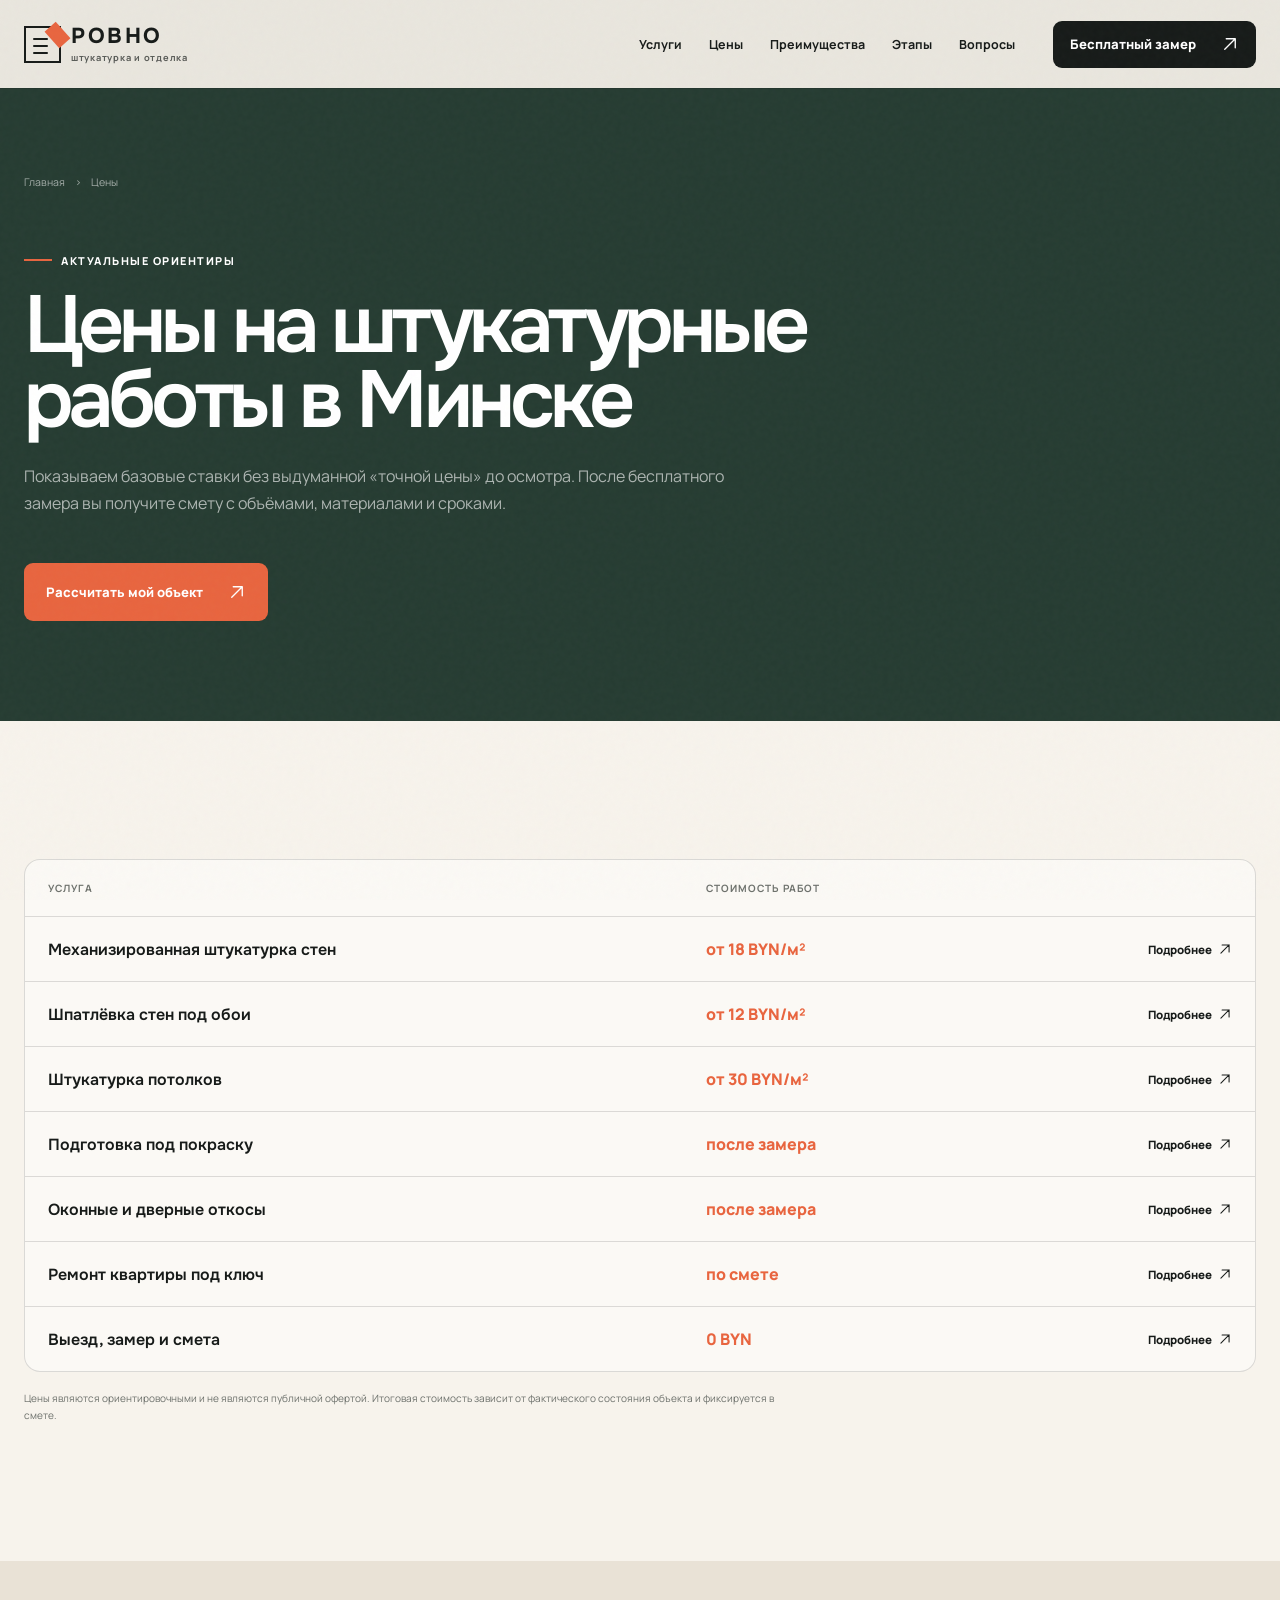
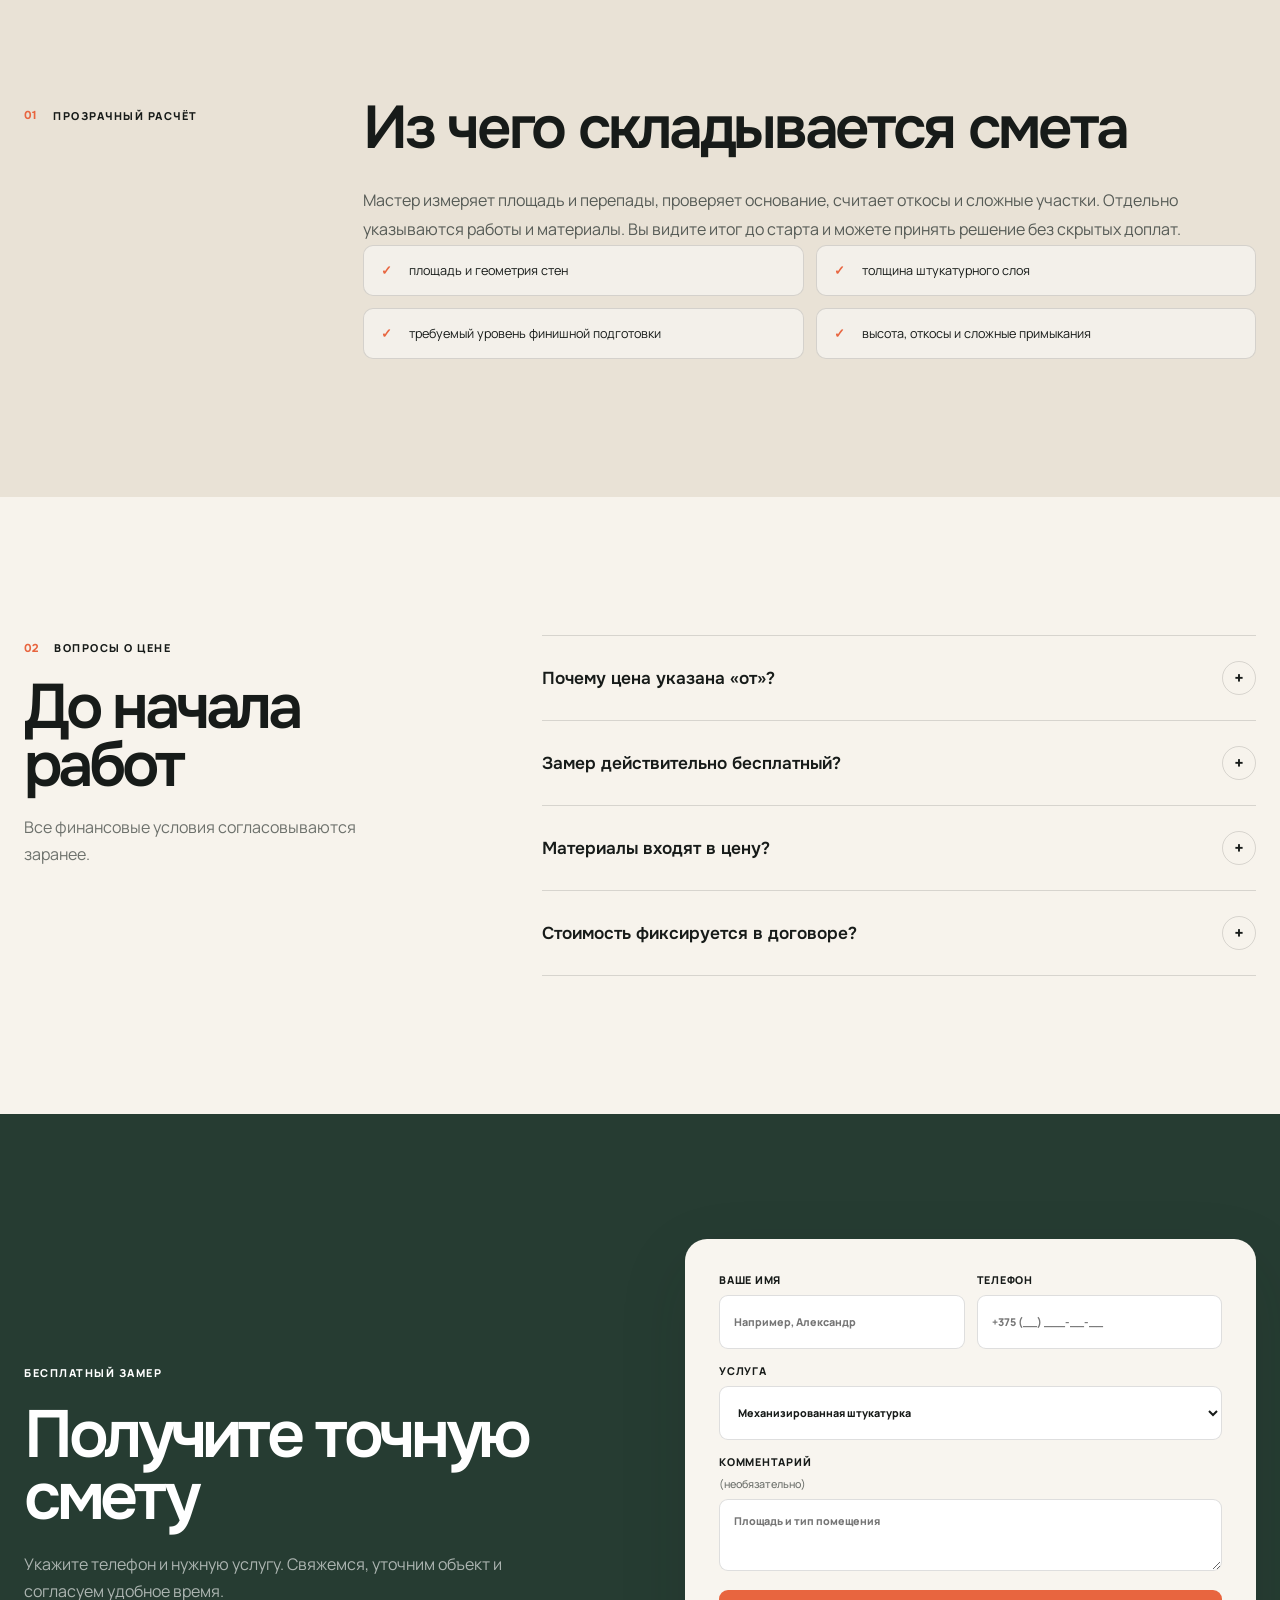
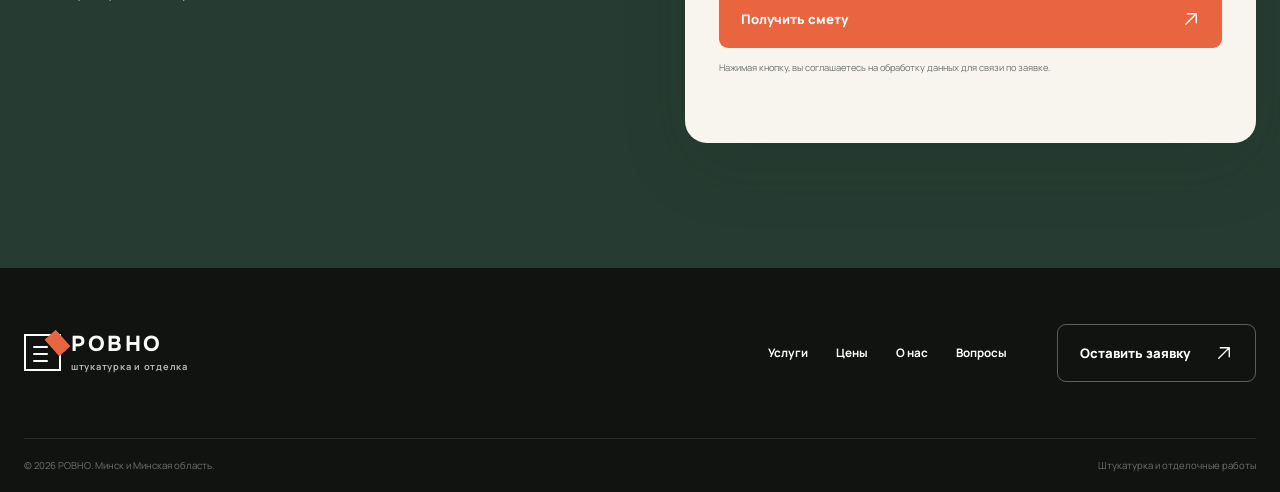
==== commit 14a862b0: "Обновить опыт, потолки, первый экран и прайс" ====
--- a/ceny/index.html
+++ b/ceny/index.html
@@ -1,8 +1,8 @@
-<!doctype html><html lang="ru"><head><meta charset="utf-8"><meta name="viewport" content="width=device-width, initial-scale=1"><title>Цены на штукатурные работы в Минске — прайс 2026 | РОВНО</title><meta name="description" content="Цены на механизированную штукатурку, шпатлёвку стен, потолки и откосы в Минске. Бесплатный замер, прозрачная смета и фиксация стоимости."><meta name="robots" content="index, follow, max-image-preview:large, max-snippet:-1"><link rel="canonical" href="https://yaroslavkiri4ykknifhit-max.github.io/alex/ceny/"><link rel="alternate" hreflang="ru-BY" href="https://yaroslavkiri4ykknifhit-max.github.io/alex/ceny/"><link rel="icon" href="../favicon.svg" type="image/svg+xml"><meta name="theme-color" content="#f4f0e8"><meta property="og:type" content="website"><meta property="og:title" content="Цены на штукатурные работы в Минске | РОВНО"><meta property="og:description" content="Понятные ориентиры по стоимости и бесплатная точная смета после замера."><meta property="og:url" content="https://yaroslavkiri4ykknifhit-max.github.io/alex/ceny/"><link rel="preconnect" href="https://fonts.googleapis.com"><link rel="preconnect" href="https://fonts.gstatic.com" crossorigin><link href="https://fonts.googleapis.com/css2?family=Manrope:wght@400;500;600;700;800&family=Onest:wght@500;600;700&display=swap" rel="stylesheet"><link rel="stylesheet" href="../style.css?v=20261002-1"><script type="application/ld+json">{"@context":"https://schema.org","@graph":[{"@type":"BreadcrumbList","itemListElement":[{"@type":"ListItem","position":1,"name":"Главная","item":"https://yaroslavkiri4ykknifhit-max.github.io/alex/"},{"@type":"ListItem","position":2,"name":"Цены","item":"https://yaroslavkiri4ykknifhit-max.github.io/alex/ceny/"}]},{"@type":"ItemList","name":"Цены на штукатурные работы","itemListElement":[{"@type":"Offer","position":1,"name":"Механизированная штукатурка стен","price":"18","priceCurrency":"BYN","url":"https://yaroslavkiri4ykknifhit-max.github.io/alex/services/mehanizirovannaya-shtukaturka/"},{"@type":"Offer","position":2,"name":"Шпатлёвка стен","price":"12","priceCurrency":"BYN","url":"https://yaroslavkiri4ykknifhit-max.github.io/alex/services/shpaklevka-sten/"},{"@type":"Offer","position":3,"name":"Штукатурка потолков","price":"20","priceCurrency":"BYN","url":"https://yaroslavkiri4ykknifhit-max.github.io/alex/services/shtukaturka-potolkov/"},{"@type":"Offer","position":4,"name":"Ремонт квартиры под ключ","priceCurrency":"BYN","description":"Стоимость рассчитывается после замера и согласования состава работ","url":"https://yaroslavkiri4ykknifhit-max.github.io/alex/services/remont-pod-klyuch/"}]},{"@type":"FAQPage","mainEntity":[{"@type":"Question","name":"Почему цена указана «от»?","acceptedAnswer":{"@type":"Answer","text":"Базовая ставка применяется к подготовленному основанию и стандартному объёму. Перепады, толстый слой, армирование, откосы и высота помещения влияют на итоговую стоимость."}},{"@type":"Question","name":"Замер действительно бесплатный?","acceptedAnswer":{"@type":"Answer","text":"Да, для объектов в зоне работы выезд, замер и составление сметы выполняются бесплатно. Условия дальнего выезда по Минской области уточняются заранее."}},{"@type":"Question","name":"Материалы входят в цену?","acceptedAnswer":{"@type":"Answer","text":"На странице указаны ориентиры по работам. Материалы рассчитываются отдельно по фактической площади и толщине слоя, чтобы смета была прозрачной."}},{"@type":"Question","name":"Стоимость фиксируется в договоре?","acceptedAnswer":{"@type":"Answer","text":"Да. После осмотра согласовываем объём, сроки и цену. Дополнительные работы возможны только с согласия заказчика."}}]}]}</script></head><body class="inner-page"><div class="noise" aria-hidden="true"></div>
+<!doctype html><html lang="ru"><head><meta charset="utf-8"><meta name="viewport" content="width=device-width, initial-scale=1"><title>Цены на штукатурные работы в Минске — прайс 2026 | РОВНО</title><meta name="description" content="Цены на механизированную штукатурку, шпатлёвку стен, потолки и откосы в Минске. Бесплатный замер, прозрачная смета и фиксация стоимости."><meta name="robots" content="index, follow, max-image-preview:large, max-snippet:-1"><link rel="canonical" href="https://yaroslavkiri4ykknifhit-max.github.io/alex/ceny/"><link rel="alternate" hreflang="ru-BY" href="https://yaroslavkiri4ykknifhit-max.github.io/alex/ceny/"><link rel="icon" href="../favicon.svg" type="image/svg+xml"><meta name="theme-color" content="#f4f0e8"><meta property="og:type" content="website"><meta property="og:title" content="Цены на штукатурные работы в Минске | РОВНО"><meta property="og:description" content="Понятные ориентиры по стоимости и бесплатная точная смета после замера."><meta property="og:url" content="https://yaroslavkiri4ykknifhit-max.github.io/alex/ceny/"><link rel="preconnect" href="https://fonts.googleapis.com"><link rel="preconnect" href="https://fonts.gstatic.com" crossorigin><link href="https://fonts.googleapis.com/css2?family=Manrope:wght@400;500;600;700;800&family=Onest:wght@500;600;700&display=swap" rel="stylesheet"><link rel="stylesheet" href="../style.css?v=20261002-1"><script type="application/ld+json">{"@context":"https://schema.org","@graph":[{"@type":"BreadcrumbList","itemListElement":[{"@type":"ListItem","position":1,"name":"Главная","item":"https://yaroslavkiri4ykknifhit-max.github.io/alex/"},{"@type":"ListItem","position":2,"name":"Цены","item":"https://yaroslavkiri4ykknifhit-max.github.io/alex/ceny/"}]},{"@type":"ItemList","name":"Цены на штукатурные работы","itemListElement":[{"@type":"Offer","position":1,"name":"Механизированная штукатурка стен","price":"18","priceCurrency":"BYN","url":"https://yaroslavkiri4ykknifhit-max.github.io/alex/services/mehanizirovannaya-shtukaturka/"},{"@type":"Offer","position":2,"name":"Шпатлёвка стен","price":"12","priceCurrency":"BYN","url":"https://yaroslavkiri4ykknifhit-max.github.io/alex/services/shpaklevka-sten/"},{"@type":"Offer","position":3,"name":"Штукатурка потолков","price":"30","priceCurrency":"BYN","url":"https://yaroslavkiri4ykknifhit-max.github.io/alex/services/shtukaturka-potolkov/"},{"@type":"Offer","position":4,"name":"Ремонт квартиры под ключ","priceCurrency":"BYN","description":"Стоимость рассчитывается после замера и согласования состава работ","url":"https://yaroslavkiri4ykknifhit-max.github.io/alex/services/remont-pod-klyuch/"}]},{"@type":"FAQPage","mainEntity":[{"@type":"Question","name":"Почему цена указана «от»?","acceptedAnswer":{"@type":"Answer","text":"Базовая ставка применяется к подготовленному основанию и стандартному объёму. Перепады, толстый слой, армирование, откосы и высота помещения влияют на итоговую стоимость."}},{"@type":"Question","name":"Замер действительно бесплатный?","acceptedAnswer":{"@type":"Answer","text":"Да, для объектов в зоне работы выезд, замер и составление сметы выполняются бесплатно. Условия дальнего выезда по Минской области уточняются заранее."}},{"@type":"Question","name":"Материалы входят в цену?","acceptedAnswer":{"@type":"Answer","text":"На странице указаны ориентиры по работам. Материалы рассчитываются отдельно по фактической площади и толщине слоя, чтобы смета была прозрачной."}},{"@type":"Question","name":"Стоимость фиксируется в договоре?","acceptedAnswer":{"@type":"Answer","text":"Да. После осмотра согласовываем объём, сроки и цену. Дополнительные работы возможны только с согласия заказчика."}}]}]}</script></head><body class="inner-page"><div class="noise" aria-hidden="true"></div>
     <header class="header header--solid" data-header><div class="container header__inner"><a class="logo" href="../"><span class="logo__mark logo__mark--css" aria-hidden="true"><i></i><b></b></span><span class="logo__text"><strong>РОВНО</strong><small>штукатурка и отделка</small></span></a><nav class="nav"><a href="../#services">Услуги</a><a href="./">Цены</a><a href="../#benefits">Преимущества</a><a href="../#process">Этапы</a><a href="#faq">Вопросы</a></nav><a class="button button--small" href="#contact">Бесплатный замер <span class="icon" aria-hidden="true"></span></a><button class="menu" type="button" aria-label="Открыть меню" aria-expanded="false" data-menu><span></span><span></span></button></div><div class="mobile-nav" data-mobile-nav><a href="../#services">Услуги</a><a href="./">Цены</a><a href="#faq">Вопросы</a><a class="button" href="#contact">Получить расчёт <span class="icon" aria-hidden="true"></span></a></div></header>
     <main><section class="prices-hero"><div class="container"><nav class="breadcrumbs"><a href="../">Главная</a><span>›</span><span>Цены</span></nav><div class="eyebrow"><span></span> Актуальные ориентиры</div><h1>Цены на штукатурные работы в Минске</h1><p>Показываем базовые ставки без выдуманной «точной цены» до осмотра. После бесплатного замера вы получите смету с объёмами, материалами и сроками.</p><a class="button button--accent" href="#contact" data-cta="prices">Рассчитать мой объект <span class="icon" aria-hidden="true"></span></a></div></section>
-    <section class="section"><div class="container"><div class="price-table-wrap"><table class="price-table"><thead><tr><th>Услуга</th><th>Стоимость работ</th><th></th></tr></thead><tbody><tr><td><a href='../services/mehanizirovannaya-shtukaturka/'>Механизированная штукатурка стен</a></td><td>от 18 BYN/м²</td><td><a href='../services/mehanizirovannaya-shtukaturka/'>Подробнее <span class='icon' aria-hidden='true'></span></a></td></tr><tr><td><a href='../services/shpaklevka-sten/'>Шпатлёвка стен под обои</a></td><td>от 12 BYN/м²</td><td><a href='../services/shpaklevka-sten/'>Подробнее <span class='icon' aria-hidden='true'></span></a></td></tr><tr><td><a href='../services/shtukaturka-potolkov/'>Штукатурка потолков</a></td><td>от 20 BYN/м²</td><td><a href='../services/shtukaturka-potolkov/'>Подробнее <span class='icon' aria-hidden='true'></span></a></td></tr><tr><td><a href='../services/podgotovka-pod-otdelku/'>Подготовка под покраску</a></td><td>после замера</td><td><a href='../services/podgotovka-pod-otdelku/'>Подробнее <span class='icon' aria-hidden='true'></span></a></td></tr><tr><td><a href='../services/shtukaturka-potolkov/'>Оконные и дверные откосы</a></td><td>после замера</td><td><a href='../services/shtukaturka-potolkov/'>Подробнее <span class='icon' aria-hidden='true'></span></a></td></tr><tr><td><a href='../services/remont-pod-klyuch/'>Ремонт квартиры под ключ</a></td><td>по смете</td><td><a href='../services/remont-pod-klyuch/'>Подробнее <span class='icon' aria-hidden='true'></span></a></td></tr><tr><td><a href='#contact'>Выезд, замер и смета</a></td><td>0 BYN</td><td><a href='#contact'>Подробнее <span class='icon' aria-hidden='true'></span></a></td></tr></tbody></table></div><p class="table-note">Цены являются ориентировочными и не являются публичной офертой. Итоговая стоимость зависит от фактического состояния объекта и фиксируется в смете.</p></div></section>
+    <section class="section"><div class="container"><div class="price-table-wrap"><table class="price-table"><thead><tr><th>Услуга</th><th>Стоимость работ</th><th></th></tr></thead><tbody><tr><td><a href='../services/mehanizirovannaya-shtukaturka/'>Механизированная штукатурка стен</a></td><td>от 18 BYN/м²</td><td><a href='../services/mehanizirovannaya-shtukaturka/'>Подробнее <span class='icon' aria-hidden='true'></span></a></td></tr><tr><td><a href='../services/shpaklevka-sten/'>Шпатлёвка стен под обои</a></td><td>от 12 BYN/м²</td><td><a href='../services/shpaklevka-sten/'>Подробнее <span class='icon' aria-hidden='true'></span></a></td></tr><tr><td><a href='../services/shtukaturka-potolkov/'>Штукатурка потолков</a></td><td>от 30 BYN/м²</td><td><a href='../services/shtukaturka-potolkov/'>Подробнее <span class='icon' aria-hidden='true'></span></a></td></tr><tr><td><a href='../services/podgotovka-pod-otdelku/'>Подготовка под покраску</a></td><td>после замера</td><td><a href='../services/podgotovka-pod-otdelku/'>Подробнее <span class='icon' aria-hidden='true'></span></a></td></tr><tr><td><a href='../services/shtukaturka-potolkov/'>Оконные и дверные откосы</a></td><td>после замера</td><td><a href='../services/shtukaturka-potolkov/'>Подробнее <span class='icon' aria-hidden='true'></span></a></td></tr><tr><td><a href='../services/remont-pod-klyuch/'>Ремонт квартиры под ключ</a></td><td>по смете</td><td><a href='../services/remont-pod-klyuch/'>Подробнее <span class='icon' aria-hidden='true'></span></a></td></tr><tr><td><a href='#contact'>Выезд, замер и смета</a></td><td>0 BYN</td><td><a href='#contact'>Подробнее <span class='icon' aria-hidden='true'></span></a></td></tr></tbody></table></div><p class="table-note">Цены являются ориентировочными и не являются публичной офертой. Итоговая стоимость зависит от фактического состояния объекта и фиксируется в смете.</p></div></section>
     <section class="section price-factors"><div class="container content-grid"><div><span class="section-num">01</span><span class="eyebrow">Прозрачный расчёт</span></div><article class="seo-copy"><h2>Из чего складывается смета</h2><p>Мастер измеряет площадь и перепады, проверяет основание, считает откосы и сложные участки. Отдельно указываются работы и материалы. Вы видите итог до старта и можете принять решение без скрытых доплат.</p><ul class="check-list"><li>площадь и геометрия стен</li><li>толщина штукатурного слоя</li><li>требуемый уровень финишной подготовки</li><li>высота, откосы и сложные примыкания</li></ul></article></div></section>
     <section class="section faq" id="faq"><div class="container faq__grid"><div class="faq__title reveal"><span class="section-num">02</span><span class="eyebrow">Вопросы о цене</span><h2>До начала работ</h2><p>Все финансовые условия согласовываются заранее.</p></div><div class="accordion"><details class='reveal'><summary>Почему цена указана «от»?<span>+</span></summary><p>Базовая ставка применяется к подготовленному основанию и стандартному объёму. Перепады, толстый слой, армирование, откосы и высота помещения влияют на итоговую стоимость.</p></details><details class='reveal'><summary>Замер действительно бесплатный?<span>+</span></summary><p>Да, для объектов в зоне работы выезд, замер и составление сметы выполняются бесплатно. Условия дальнего выезда по Минской области уточняются заранее.</p></details><details class='reveal'><summary>Материалы входят в цену?<span>+</span></summary><p>На странице указаны ориентиры по работам. Материалы рассчитываются отдельно по фактической площади и толщине слоя, чтобы смета была прозрачной.</p></details><details class='reveal'><summary>Стоимость фиксируется в договоре?<span>+</span></summary><p>Да. После осмотра согласовываем объём, сроки и цену. Дополнительные работы возможны только с согласия заказчика.</p></details></div></div></section>
-    <section class="contact" id="contact"><div class="container contact__grid"><div class="contact__copy reveal"><span class="eyebrow">Бесплатный замер</span><h2>Получите точную смету</h2><p>Укажите телефон и нужную услугу. Свяжемся, уточним объект и согласуем удобное время.</p></div><form class="form reveal" data-lead-form novalidate><div class="form__row"><label>Ваше имя<input name="name" placeholder="Например, Александр" minlength="2" maxlength="60" required></label><label>Телефон<input type="tel" name="phone" placeholder="+375 (__) ___-__-__" maxlength="30" inputmode="tel" required></label></div><label>Услуга<select name="service"><option>Механизированная штукатурка</option><option>Шпатлёвка стен</option><option>Потолки и откосы</option><option>Комплексная подготовка</option><option>Ремонт квартиры под ключ</option></select></label><label>Комментарий <span>(необязательно)</span><textarea name="message" rows="3" maxlength="500" placeholder="Площадь и тип помещения"></textarea></label><input class="form__trap" name="website" tabindex="-1" autocomplete="off"><button class="button button--accent" type="submit">Получить смету <span class="icon" aria-hidden="true"></span></button><p class="form__legal">Нажимая кнопку, вы соглашаетесь на обработку данных для связи по заявке.</p><div class="form__status" data-form-status aria-live="polite"></div></form></div></section></main>
+    <section class="contact" id="contact"><div class="container contact__grid"><div class="contact__copy reveal"><span class="eyebrow">Бесплатный замер</span><h2>Получите точную смету</h2><p>Укажите телефон и нужную услугу. Свяжемся, уточним объект и согласуем удобное время.</p></div><form class="form reveal" data-lead-form novalidate><div class="form__row"><label>Ваше имя<input name="name" placeholder="Например, Александр" minlength="2" maxlength="60" required></label><label>Телефон<input type="tel" name="phone" placeholder="+375 (__) ___-__-__" maxlength="30" inputmode="tel" required></label></div><label>Услуга<select name="service"><option>Механизированная штукатурка</option><option>Шпатлёвка стен</option><option>Штукатурка потолков</option><option>Комплексная подготовка</option><option>Ремонт квартиры под ключ</option></select></label><label>Комментарий <span>(необязательно)</span><textarea name="message" rows="3" maxlength="500" placeholder="Площадь и тип помещения"></textarea></label><input class="form__trap" name="website" tabindex="-1" autocomplete="off"><button class="button button--accent" type="submit">Получить смету <span class="icon" aria-hidden="true"></span></button><p class="form__legal">Нажимая кнопку, вы соглашаетесь на обработку данных для связи по заявке.</p><div class="form__status" data-form-status aria-live="polite"></div></form></div></section></main>
     <footer class="footer"><div class="container footer__top"><a class="logo logo--light" href="../"><span class="logo__mark logo__mark--css" aria-hidden="true"><i></i><b></b></span><span class="logo__text"><strong>РОВНО</strong><small>штукатурка и отделка</small></span></a><div class="footer__links"><a href="../#services">Услуги</a><a href="./">Цены</a><a href="../#benefits">О нас</a><a href="#faq">Вопросы</a></div><a class="button button--outline" href="#contact">Оставить заявку <span class="icon" aria-hidden="true"></span></a></div><div class="container footer__bottom"><span>© 2026 РОВНО. Минск и Минская область.</span><span>Штукатурка и отделочные работы</span></div></footer><a class="mobile-cta" href="#contact" aria-label="Рассчитать стоимость работ">Рассчитать стоимость <span class="icon" aria-hidden="true"></span></a><script src="../analytics.js?v=20261002-1" defer></script><script src="../script.js?v=20261002-1" defer></script></body></html>
--- a/style.css
+++ b/style.css
@@ -65,6 +65,8 @@
 .hero__media img { width: 100%; height: 112%; object-fit: cover; object-position: center; filter: saturate(.66) contrast(1.04); transform: scale(1.02); }
 .hero__shade { z-index: -1; background: linear-gradient(90deg, rgba(15,20,17,.92) 0%, rgba(15,20,17,.7) 45%, rgba(15,20,17,.15) 78%), linear-gradient(180deg, rgba(15,20,17,.34), transparent 35%, rgba(15,20,17,.72)); }
 .hero__content { position: relative; height: 100%; display: flex; align-items: center; padding-top: 88px; }
+.hero__service-label { position: absolute; top: 160px; left: 0; display: flex; align-items: center; gap: 14px; color: rgba(255,255,255,.88); font-size: .82rem; font-weight: 800; letter-spacing: .13em; text-transform: uppercase; }
+.hero__service-label-line { display: block; width: 38px; height: 2px; flex: 0 0 auto; background: var(--accent); }
 .hero__copy { width: 780px; max-width: 70%; }
 .eyebrow { display: inline-flex; align-items: center; gap: 9px; font-size: .68rem; font-weight: 800; letter-spacing: .14em; text-transform: uppercase; }
 .eyebrow > span { width: 28px; height: 2px; background: var(--accent); }
@@ -299,6 +301,8 @@
   .menu { width: 42px; height: 42px; }
   .hero { height: auto; min-height: 0; }
   .hero__content { min-height: 0; display: block; padding-top: 122px; padding-bottom: 34px; }
+  .hero__service-label { position: static; gap: 10px; margin-bottom: 35px; font-size: .69rem; line-height: 1.35; letter-spacing: .08em; }
+  .hero__service-label-line { width: 25px; }
   .hero__shade { background: linear-gradient(90deg, rgba(15,20,17,.93), rgba(15,20,17,.48)), linear-gradient(180deg, transparent 30%, rgba(15,20,17,.9)); }
   .hero__media img { height: 100%; object-position: 61% center; }
   .hero__copy { max-width: 100%; }
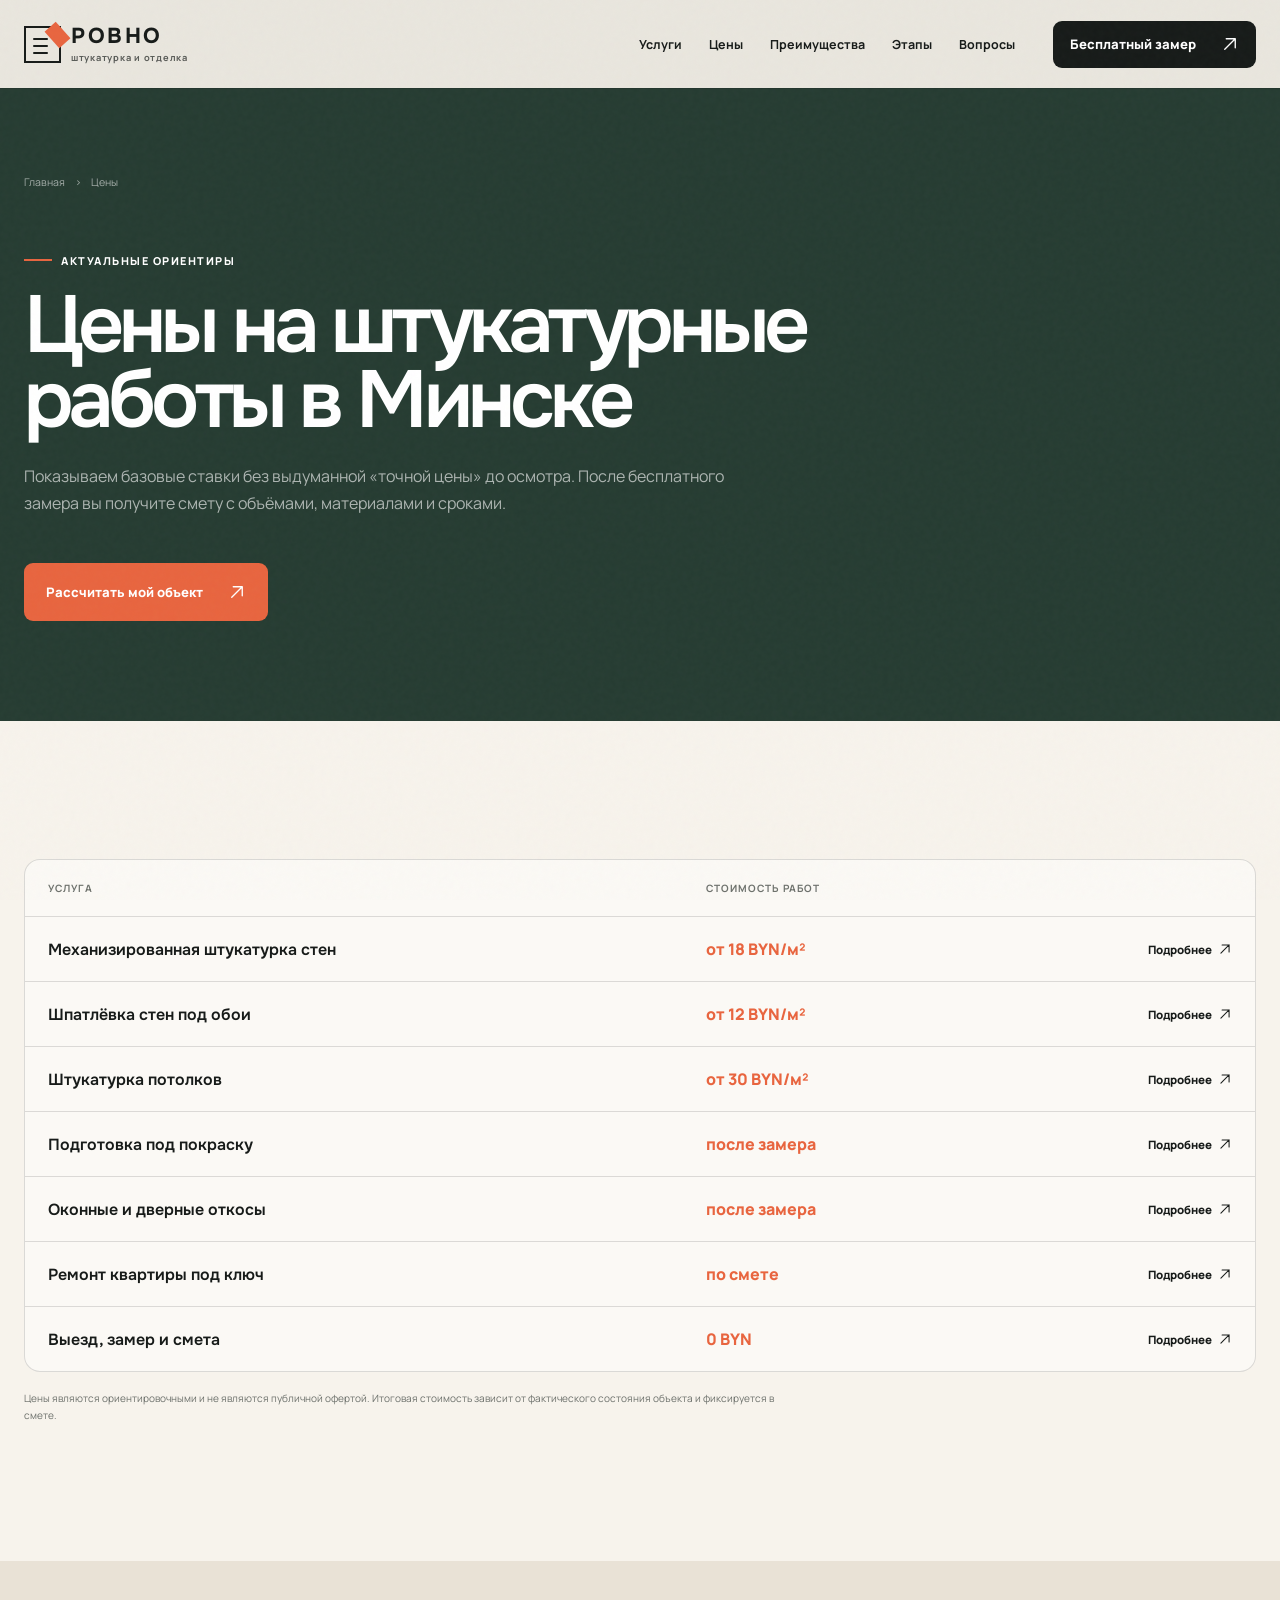
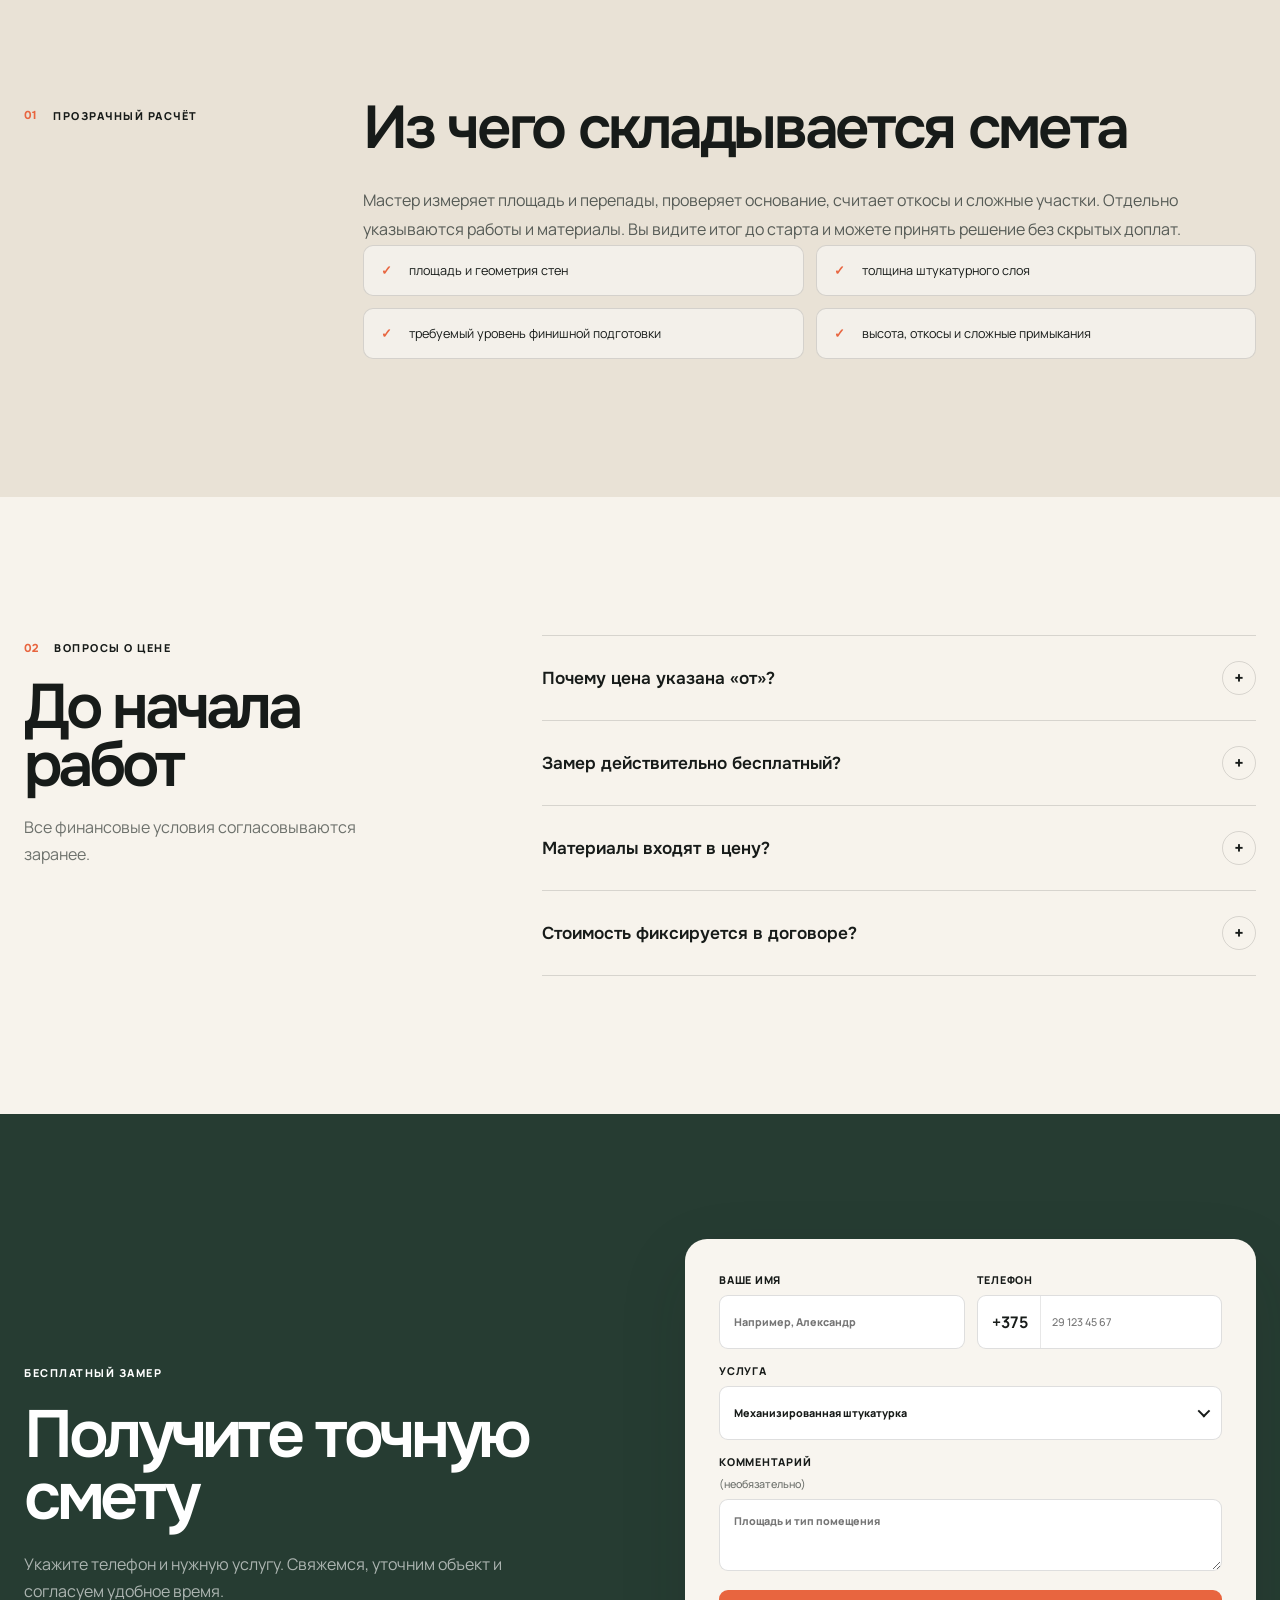
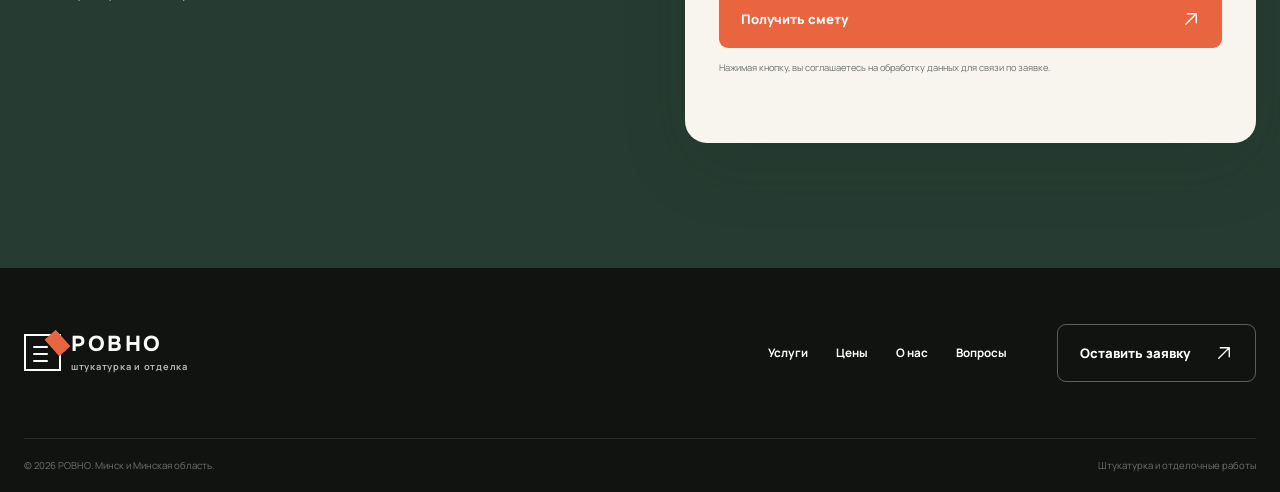
==== commit 6f22cbf3: "Улучшить телефон, список услуг и ошибки формы" ====
--- a/ceny/index.html
+++ b/ceny/index.html
@@ -1,8 +1,8 @@
-<!doctype html><html lang="ru"><head><meta charset="utf-8"><meta name="viewport" content="width=device-width, initial-scale=1"><title>Цены на штукатурные работы в Минске — прайс 2026 | РОВНО</title><meta name="description" content="Цены на механизированную штукатурку, шпатлёвку стен, потолки и откосы в Минске. Бесплатный замер, прозрачная смета и фиксация стоимости."><meta name="robots" content="index, follow, max-image-preview:large, max-snippet:-1"><link rel="canonical" href="https://yaroslavkiri4ykknifhit-max.github.io/alex/ceny/"><link rel="alternate" hreflang="ru-BY" href="https://yaroslavkiri4ykknifhit-max.github.io/alex/ceny/"><link rel="icon" href="../favicon.svg" type="image/svg+xml"><meta name="theme-color" content="#f4f0e8"><meta property="og:type" content="website"><meta property="og:title" content="Цены на штукатурные работы в Минске | РОВНО"><meta property="og:description" content="Понятные ориентиры по стоимости и бесплатная точная смета после замера."><meta property="og:url" content="https://yaroslavkiri4ykknifhit-max.github.io/alex/ceny/"><link rel="preconnect" href="https://fonts.googleapis.com"><link rel="preconnect" href="https://fonts.gstatic.com" crossorigin><link href="https://fonts.googleapis.com/css2?family=Manrope:wght@400;500;600;700;800&family=Onest:wght@500;600;700&display=swap" rel="stylesheet"><link rel="stylesheet" href="../style.css?v=20261002-1"><script type="application/ld+json">{"@context":"https://schema.org","@graph":[{"@type":"BreadcrumbList","itemListElement":[{"@type":"ListItem","position":1,"name":"Главная","item":"https://yaroslavkiri4ykknifhit-max.github.io/alex/"},{"@type":"ListItem","position":2,"name":"Цены","item":"https://yaroslavkiri4ykknifhit-max.github.io/alex/ceny/"}]},{"@type":"ItemList","name":"Цены на штукатурные работы","itemListElement":[{"@type":"Offer","position":1,"name":"Механизированная штукатурка стен","price":"18","priceCurrency":"BYN","url":"https://yaroslavkiri4ykknifhit-max.github.io/alex/services/mehanizirovannaya-shtukaturka/"},{"@type":"Offer","position":2,"name":"Шпатлёвка стен","price":"12","priceCurrency":"BYN","url":"https://yaroslavkiri4ykknifhit-max.github.io/alex/services/shpaklevka-sten/"},{"@type":"Offer","position":3,"name":"Штукатурка потолков","price":"30","priceCurrency":"BYN","url":"https://yaroslavkiri4ykknifhit-max.github.io/alex/services/shtukaturka-potolkov/"},{"@type":"Offer","position":4,"name":"Ремонт квартиры под ключ","priceCurrency":"BYN","description":"Стоимость рассчитывается после замера и согласования состава работ","url":"https://yaroslavkiri4ykknifhit-max.github.io/alex/services/remont-pod-klyuch/"}]},{"@type":"FAQPage","mainEntity":[{"@type":"Question","name":"Почему цена указана «от»?","acceptedAnswer":{"@type":"Answer","text":"Базовая ставка применяется к подготовленному основанию и стандартному объёму. Перепады, толстый слой, армирование, откосы и высота помещения влияют на итоговую стоимость."}},{"@type":"Question","name":"Замер действительно бесплатный?","acceptedAnswer":{"@type":"Answer","text":"Да, для объектов в зоне работы выезд, замер и составление сметы выполняются бесплатно. Условия дальнего выезда по Минской области уточняются заранее."}},{"@type":"Question","name":"Материалы входят в цену?","acceptedAnswer":{"@type":"Answer","text":"На странице указаны ориентиры по работам. Материалы рассчитываются отдельно по фактической площади и толщине слоя, чтобы смета была прозрачной."}},{"@type":"Question","name":"Стоимость фиксируется в договоре?","acceptedAnswer":{"@type":"Answer","text":"Да. После осмотра согласовываем объём, сроки и цену. Дополнительные работы возможны только с согласия заказчика."}}]}]}</script></head><body class="inner-page"><div class="noise" aria-hidden="true"></div>
+<!doctype html><html lang="ru"><head><meta charset="utf-8"><meta name="viewport" content="width=device-width, initial-scale=1"><title>Цены на штукатурные работы в Минске — прайс 2026 | РОВНО</title><meta name="description" content="Цены на механизированную штукатурку, шпатлёвку стен, потолки и откосы в Минске. Бесплатный замер, прозрачная смета и фиксация стоимости."><meta name="robots" content="index, follow, max-image-preview:large, max-snippet:-1"><link rel="canonical" href="https://yaroslavkiri4ykknifhit-max.github.io/alex/ceny/"><link rel="alternate" hreflang="ru-BY" href="https://yaroslavkiri4ykknifhit-max.github.io/alex/ceny/"><link rel="icon" href="../favicon.svg" type="image/svg+xml"><meta name="theme-color" content="#f4f0e8"><meta property="og:type" content="website"><meta property="og:title" content="Цены на штукатурные работы в Минске | РОВНО"><meta property="og:description" content="Понятные ориентиры по стоимости и бесплатная точная смета после замера."><meta property="og:url" content="https://yaroslavkiri4ykknifhit-max.github.io/alex/ceny/"><link rel="preconnect" href="https://fonts.googleapis.com"><link rel="preconnect" href="https://fonts.gstatic.com" crossorigin><link href="https://fonts.googleapis.com/css2?family=Manrope:wght@400;500;600;700;800&family=Onest:wght@500;600;700&display=swap" rel="stylesheet"><link rel="stylesheet" href="../style.css?v=20261005-2"><script type="application/ld+json">{"@context":"https://schema.org","@graph":[{"@type":"BreadcrumbList","itemListElement":[{"@type":"ListItem","position":1,"name":"Главная","item":"https://yaroslavkiri4ykknifhit-max.github.io/alex/"},{"@type":"ListItem","position":2,"name":"Цены","item":"https://yaroslavkiri4ykknifhit-max.github.io/alex/ceny/"}]},{"@type":"ItemList","name":"Цены на штукатурные работы","itemListElement":[{"@type":"Offer","position":1,"name":"Механизированная штукатурка стен","price":"18","priceCurrency":"BYN","url":"https://yaroslavkiri4ykknifhit-max.github.io/alex/services/mehanizirovannaya-shtukaturka/"},{"@type":"Offer","position":2,"name":"Шпатлёвка стен","price":"12","priceCurrency":"BYN","url":"https://yaroslavkiri4ykknifhit-max.github.io/alex/services/shpaklevka-sten/"},{"@type":"Offer","position":3,"name":"Штукатурка потолков","price":"30","priceCurrency":"BYN","url":"https://yaroslavkiri4ykknifhit-max.github.io/alex/services/shtukaturka-potolkov/"},{"@type":"Offer","position":4,"name":"Ремонт квартиры под ключ","priceCurrency":"BYN","description":"Стоимость рассчитывается после замера и согласования состава работ","url":"https://yaroslavkiri4ykknifhit-max.github.io/alex/services/remont-pod-klyuch/"}]},{"@type":"FAQPage","mainEntity":[{"@type":"Question","name":"Почему цена указана «от»?","acceptedAnswer":{"@type":"Answer","text":"Базовая ставка применяется к подготовленному основанию и стандартному объёму. Перепады, толстый слой, армирование, откосы и высота помещения влияют на итоговую стоимость."}},{"@type":"Question","name":"Замер действительно бесплатный?","acceptedAnswer":{"@type":"Answer","text":"Да, для объектов в зоне работы выезд, замер и составление сметы выполняются бесплатно. Условия дальнего выезда по Минской области уточняются заранее."}},{"@type":"Question","name":"Материалы входят в цену?","acceptedAnswer":{"@type":"Answer","text":"На странице указаны ориентиры по работам. Материалы рассчитываются отдельно по фактической площади и толщине слоя, чтобы смета была прозрачной."}},{"@type":"Question","name":"Стоимость фиксируется в договоре?","acceptedAnswer":{"@type":"Answer","text":"Да. После осмотра согласовываем объём, сроки и цену. Дополнительные работы возможны только с согласия заказчика."}}]}]}</script></head><body class="inner-page"><div class="noise" aria-hidden="true"></div>
     <header class="header header--solid" data-header><div class="container header__inner"><a class="logo" href="../"><span class="logo__mark logo__mark--css" aria-hidden="true"><i></i><b></b></span><span class="logo__text"><strong>РОВНО</strong><small>штукатурка и отделка</small></span></a><nav class="nav"><a href="../#services">Услуги</a><a href="./">Цены</a><a href="../#benefits">Преимущества</a><a href="../#process">Этапы</a><a href="#faq">Вопросы</a></nav><a class="button button--small" href="#contact">Бесплатный замер <span class="icon" aria-hidden="true"></span></a><button class="menu" type="button" aria-label="Открыть меню" aria-expanded="false" data-menu><span></span><span></span></button></div><div class="mobile-nav" data-mobile-nav><a href="../#services">Услуги</a><a href="./">Цены</a><a href="#faq">Вопросы</a><a class="button" href="#contact">Получить расчёт <span class="icon" aria-hidden="true"></span></a></div></header>
     <main><section class="prices-hero"><div class="container"><nav class="breadcrumbs"><a href="../">Главная</a><span>›</span><span>Цены</span></nav><div class="eyebrow"><span></span> Актуальные ориентиры</div><h1>Цены на штукатурные работы в Минске</h1><p>Показываем базовые ставки без выдуманной «точной цены» до осмотра. После бесплатного замера вы получите смету с объёмами, материалами и сроками.</p><a class="button button--accent" href="#contact" data-cta="prices">Рассчитать мой объект <span class="icon" aria-hidden="true"></span></a></div></section>
     <section class="section"><div class="container"><div class="price-table-wrap"><table class="price-table"><thead><tr><th>Услуга</th><th>Стоимость работ</th><th></th></tr></thead><tbody><tr><td><a href='../services/mehanizirovannaya-shtukaturka/'>Механизированная штукатурка стен</a></td><td>от 18 BYN/м²</td><td><a href='../services/mehanizirovannaya-shtukaturka/'>Подробнее <span class='icon' aria-hidden='true'></span></a></td></tr><tr><td><a href='../services/shpaklevka-sten/'>Шпатлёвка стен под обои</a></td><td>от 12 BYN/м²</td><td><a href='../services/shpaklevka-sten/'>Подробнее <span class='icon' aria-hidden='true'></span></a></td></tr><tr><td><a href='../services/shtukaturka-potolkov/'>Штукатурка потолков</a></td><td>от 30 BYN/м²</td><td><a href='../services/shtukaturka-potolkov/'>Подробнее <span class='icon' aria-hidden='true'></span></a></td></tr><tr><td><a href='../services/podgotovka-pod-otdelku/'>Подготовка под покраску</a></td><td>после замера</td><td><a href='../services/podgotovka-pod-otdelku/'>Подробнее <span class='icon' aria-hidden='true'></span></a></td></tr><tr><td><a href='../services/shtukaturka-potolkov/'>Оконные и дверные откосы</a></td><td>после замера</td><td><a href='../services/shtukaturka-potolkov/'>Подробнее <span class='icon' aria-hidden='true'></span></a></td></tr><tr><td><a href='../services/remont-pod-klyuch/'>Ремонт квартиры под ключ</a></td><td>по смете</td><td><a href='../services/remont-pod-klyuch/'>Подробнее <span class='icon' aria-hidden='true'></span></a></td></tr><tr><td><a href='#contact'>Выезд, замер и смета</a></td><td>0 BYN</td><td><a href='#contact'>Подробнее <span class='icon' aria-hidden='true'></span></a></td></tr></tbody></table></div><p class="table-note">Цены являются ориентировочными и не являются публичной офертой. Итоговая стоимость зависит от фактического состояния объекта и фиксируется в смете.</p></div></section>
     <section class="section price-factors"><div class="container content-grid"><div><span class="section-num">01</span><span class="eyebrow">Прозрачный расчёт</span></div><article class="seo-copy"><h2>Из чего складывается смета</h2><p>Мастер измеряет площадь и перепады, проверяет основание, считает откосы и сложные участки. Отдельно указываются работы и материалы. Вы видите итог до старта и можете принять решение без скрытых доплат.</p><ul class="check-list"><li>площадь и геометрия стен</li><li>толщина штукатурного слоя</li><li>требуемый уровень финишной подготовки</li><li>высота, откосы и сложные примыкания</li></ul></article></div></section>
     <section class="section faq" id="faq"><div class="container faq__grid"><div class="faq__title reveal"><span class="section-num">02</span><span class="eyebrow">Вопросы о цене</span><h2>До начала работ</h2><p>Все финансовые условия согласовываются заранее.</p></div><div class="accordion"><details class='reveal'><summary>Почему цена указана «от»?<span>+</span></summary><p>Базовая ставка применяется к подготовленному основанию и стандартному объёму. Перепады, толстый слой, армирование, откосы и высота помещения влияют на итоговую стоимость.</p></details><details class='reveal'><summary>Замер действительно бесплатный?<span>+</span></summary><p>Да, для объектов в зоне работы выезд, замер и составление сметы выполняются бесплатно. Условия дальнего выезда по Минской области уточняются заранее.</p></details><details class='reveal'><summary>Материалы входят в цену?<span>+</span></summary><p>На странице указаны ориентиры по работам. Материалы рассчитываются отдельно по фактической площади и толщине слоя, чтобы смета была прозрачной.</p></details><details class='reveal'><summary>Стоимость фиксируется в договоре?<span>+</span></summary><p>Да. После осмотра согласовываем объём, сроки и цену. Дополнительные работы возможны только с согласия заказчика.</p></details></div></div></section>
     <section class="contact" id="contact"><div class="container contact__grid"><div class="contact__copy reveal"><span class="eyebrow">Бесплатный замер</span><h2>Получите точную смету</h2><p>Укажите телефон и нужную услугу. Свяжемся, уточним объект и согласуем удобное время.</p></div><form class="form reveal" data-lead-form novalidate><div class="form__row"><label>Ваше имя<input name="name" placeholder="Например, Александр" minlength="2" maxlength="60" required></label><label>Телефон<input type="tel" name="phone" placeholder="+375 (__) ___-__-__" maxlength="30" inputmode="tel" required></label></div><label>Услуга<select name="service"><option>Механизированная штукатурка</option><option>Шпатлёвка стен</option><option>Штукатурка потолков</option><option>Комплексная подготовка</option><option>Ремонт квартиры под ключ</option></select></label><label>Комментарий <span>(необязательно)</span><textarea name="message" rows="3" maxlength="500" placeholder="Площадь и тип помещения"></textarea></label><input class="form__trap" name="website" tabindex="-1" autocomplete="off"><button class="button button--accent" type="submit">Получить смету <span class="icon" aria-hidden="true"></span></button><p class="form__legal">Нажимая кнопку, вы соглашаетесь на обработку данных для связи по заявке.</p><div class="form__status" data-form-status aria-live="polite"></div></form></div></section></main>
-    <footer class="footer"><div class="container footer__top"><a class="logo logo--light" href="../"><span class="logo__mark logo__mark--css" aria-hidden="true"><i></i><b></b></span><span class="logo__text"><strong>РОВНО</strong><small>штукатурка и отделка</small></span></a><div class="footer__links"><a href="../#services">Услуги</a><a href="./">Цены</a><a href="../#benefits">О нас</a><a href="#faq">Вопросы</a></div><a class="button button--outline" href="#contact">Оставить заявку <span class="icon" aria-hidden="true"></span></a></div><div class="container footer__bottom"><span>© 2026 РОВНО. Минск и Минская область.</span><span>Штукатурка и отделочные работы</span></div></footer><a class="mobile-cta" href="#contact" aria-label="Рассчитать стоимость работ">Рассчитать стоимость <span class="icon" aria-hidden="true"></span></a><script src="../analytics.js?v=20261002-1" defer></script><script src="../script.js?v=20261002-1" defer></script></body></html>+    <footer class="footer"><div class="container footer__top"><a class="logo logo--light" href="../"><span class="logo__mark logo__mark--css" aria-hidden="true"><i></i><b></b></span><span class="logo__text"><strong>РОВНО</strong><small>штукатурка и отделка</small></span></a><div class="footer__links"><a href="../#services">Услуги</a><a href="./">Цены</a><a href="../#benefits">О нас</a><a href="#faq">Вопросы</a></div><a class="button button--outline" href="#contact">Оставить заявку <span class="icon" aria-hidden="true"></span></a></div><div class="container footer__bottom"><span>© 2026 РОВНО. Минск и Минская область.</span><span>Штукатурка и отделочные работы</span></div></footer><a class="mobile-cta" href="#contact" aria-label="Рассчитать стоимость работ">Рассчитать стоимость <span class="icon" aria-hidden="true"></span></a><script src="../analytics.js?v=20261002-1" defer></script><script src="../script.js?v=20261005-2" defer></script></body></html>
--- a/style.css
+++ b/style.css
@@ -181,6 +181,22 @@
 .form input, .form select { height: 54px; padding: 0 14px; }
 .form textarea { padding: 14px; resize: vertical; }
 .form input:focus, .form select:focus, .form textarea:focus { border-color: var(--accent); box-shadow: 0 0 0 3px rgba(232,101,63,.12); }
+.form label > .phone-control { display: flex; align-items: center; gap: 0; height: 54px; margin: 0; overflow: hidden; border: 1px solid rgba(23,27,25,.14); border-radius: 9px; color: var(--ink); background: #fff; transition: border .2s, box-shadow .2s; }
+.form label > .phone-control:focus-within { border-color: var(--accent); box-shadow: 0 0 0 3px rgba(232,101,63,.12); }
+.phone-control__prefix { display: flex; align-items: center; align-self: stretch; padding: 0 12px 0 14px; border-right: 1px solid rgba(23,27,25,.1); color: var(--ink); font-size: 1rem; font-weight: 700; letter-spacing: 0; }
+.form .phone-control input { min-width: 0; height: 52px; padding: 0 14px 0 11px; border: 0; border-radius: 0; background: transparent; box-shadow: none; }
+.form .phone-control input:focus { border: 0; box-shadow: none; }
+.custom-select { position: relative; width: 100%; }
+.form .custom-select__native { position: absolute; width: 1px; height: 1px; padding: 0; overflow: hidden; opacity: 0; pointer-events: none; }
+.custom-select__trigger { display: flex; align-items: center; justify-content: space-between; gap: 16px; width: 100%; height: 54px; padding: 0 14px; border: 1px solid rgba(23,27,25,.14); border-radius: 9px; color: var(--ink); text-align: left; background: #fff; cursor: pointer; transition: border .2s, box-shadow .2s; }
+.custom-select__trigger:focus-visible, .custom-select.is-open .custom-select__trigger { outline: none; border-color: var(--accent); box-shadow: 0 0 0 3px rgba(232,101,63,.12); }
+.custom-select__chevron { width: 9px; height: 9px; flex: 0 0 auto; border-right: 2px solid currentColor; border-bottom: 2px solid currentColor; transform: rotate(45deg) translateY(-2px); transition: transform .2s; }
+.custom-select.is-open .custom-select__chevron { transform: rotate(225deg) translate(-2px, -2px); }
+.custom-select__menu { position: absolute; z-index: 20; top: calc(100% + 7px); left: 0; display: grid; width: 100%; max-height: 260px; padding: 6px; overflow-y: auto; visibility: hidden; border: 1px solid rgba(23,27,25,.12); border-radius: 11px; background: #fff; box-shadow: 0 18px 45px rgba(17,31,25,.18); opacity: 0; transform: translateY(-6px); transition: opacity .18s, transform .18s, visibility .18s; }
+.custom-select.is-open .custom-select__menu { visibility: visible; opacity: 1; transform: translateY(0); }
+.custom-select__option { width: 100%; padding: 12px 13px; border: 0; border-radius: 7px; color: var(--ink); text-align: left; background: transparent; cursor: pointer; }
+.custom-select__option:hover, .custom-select__option:focus-visible { outline: none; background: #f3eee6; }
+.custom-select__option[aria-selected="true"] { color: #fff; background: var(--green); }
 .form .button { width: 100%; margin-top: 4px; }
 .form__legal { margin: 13px 0 0; color: var(--muted); font-size: .58rem; line-height: 1.5; }
 .form__status { min-height: 22px; margin-top: 12px; font-size: .72rem; font-weight: 700; }
@@ -372,6 +388,8 @@
   .form label { gap: 7px; margin-bottom: 14px; font-size: .72rem; }
   .form input, .form select, .form textarea { font-size: 16px; }
   .form input, .form select { height: 56px; }
+  .form label > .phone-control, .custom-select__trigger { height: 56px; }
+  .form .phone-control input { height: 54px; }
   .form textarea { min-height: 102px; }
   .form .button { min-height: 57px; font-size: .88rem; }
   .form__legal { font-size: .66rem; }
